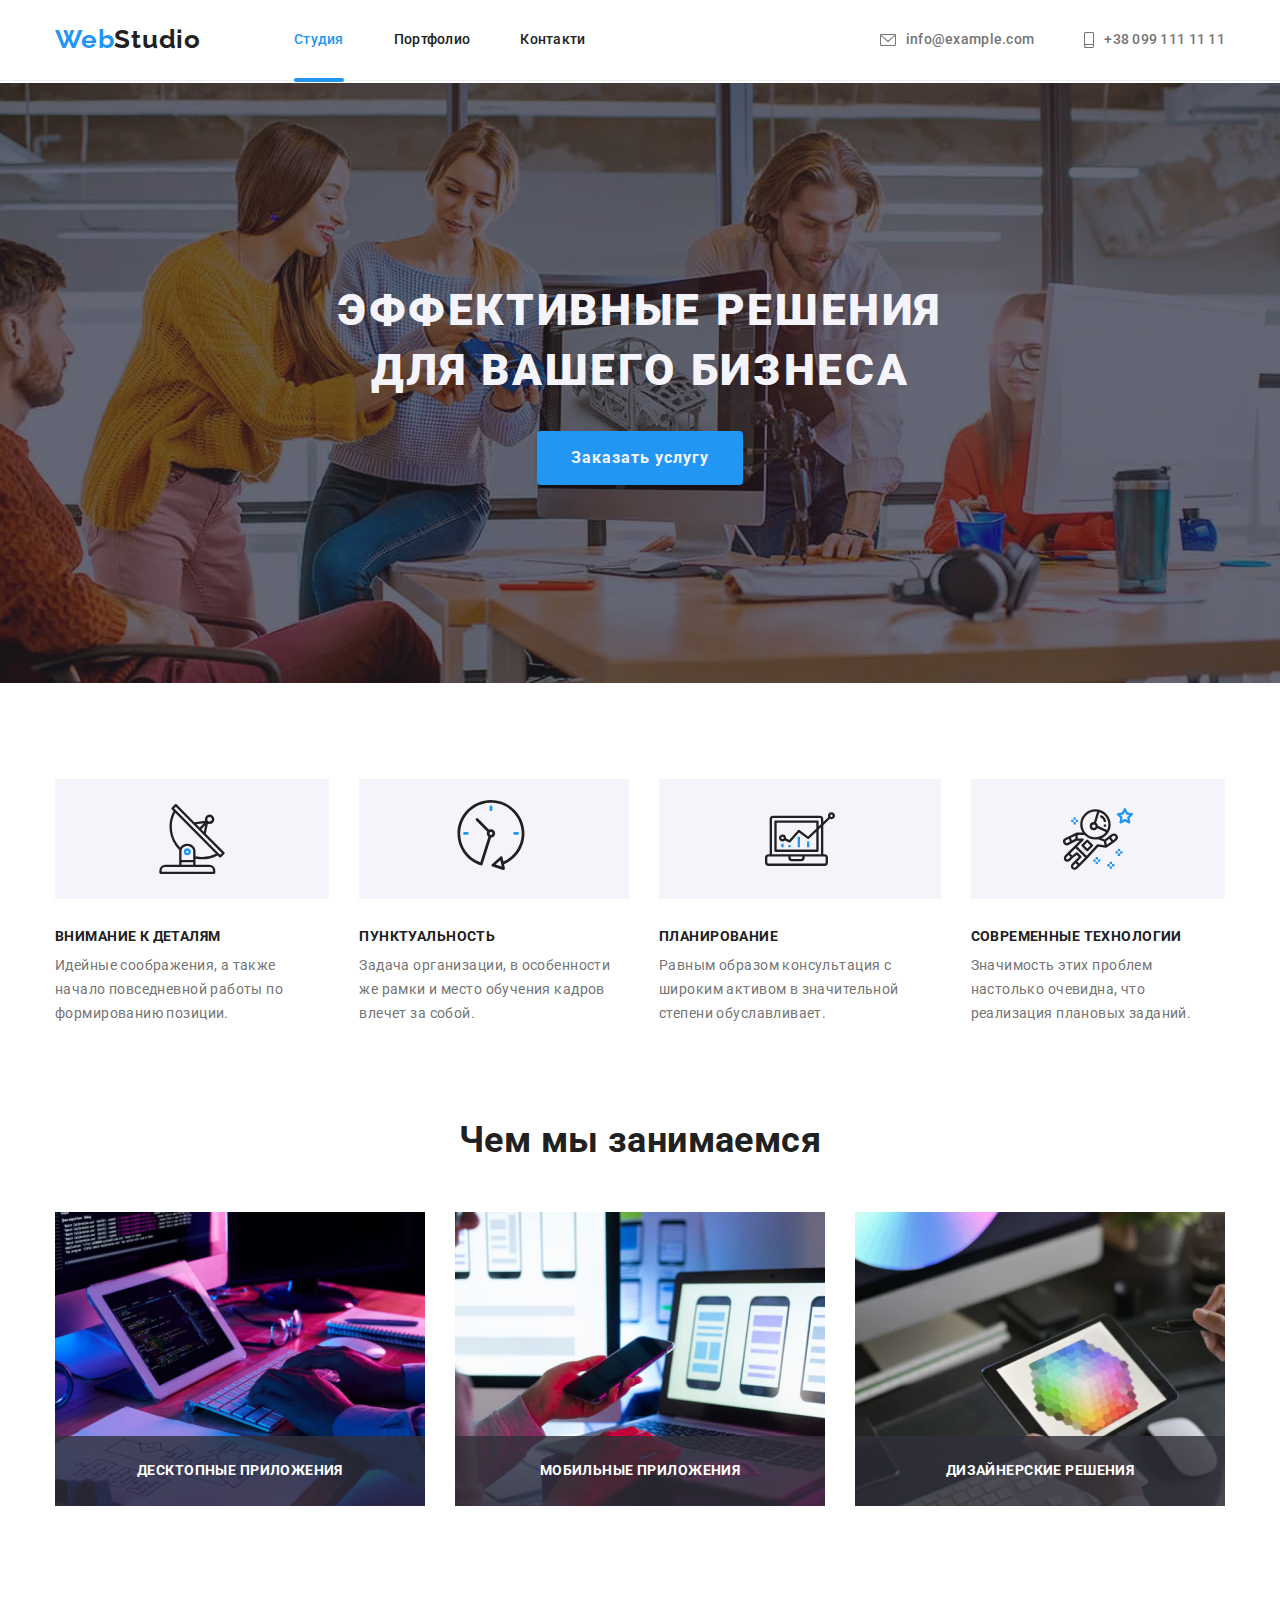
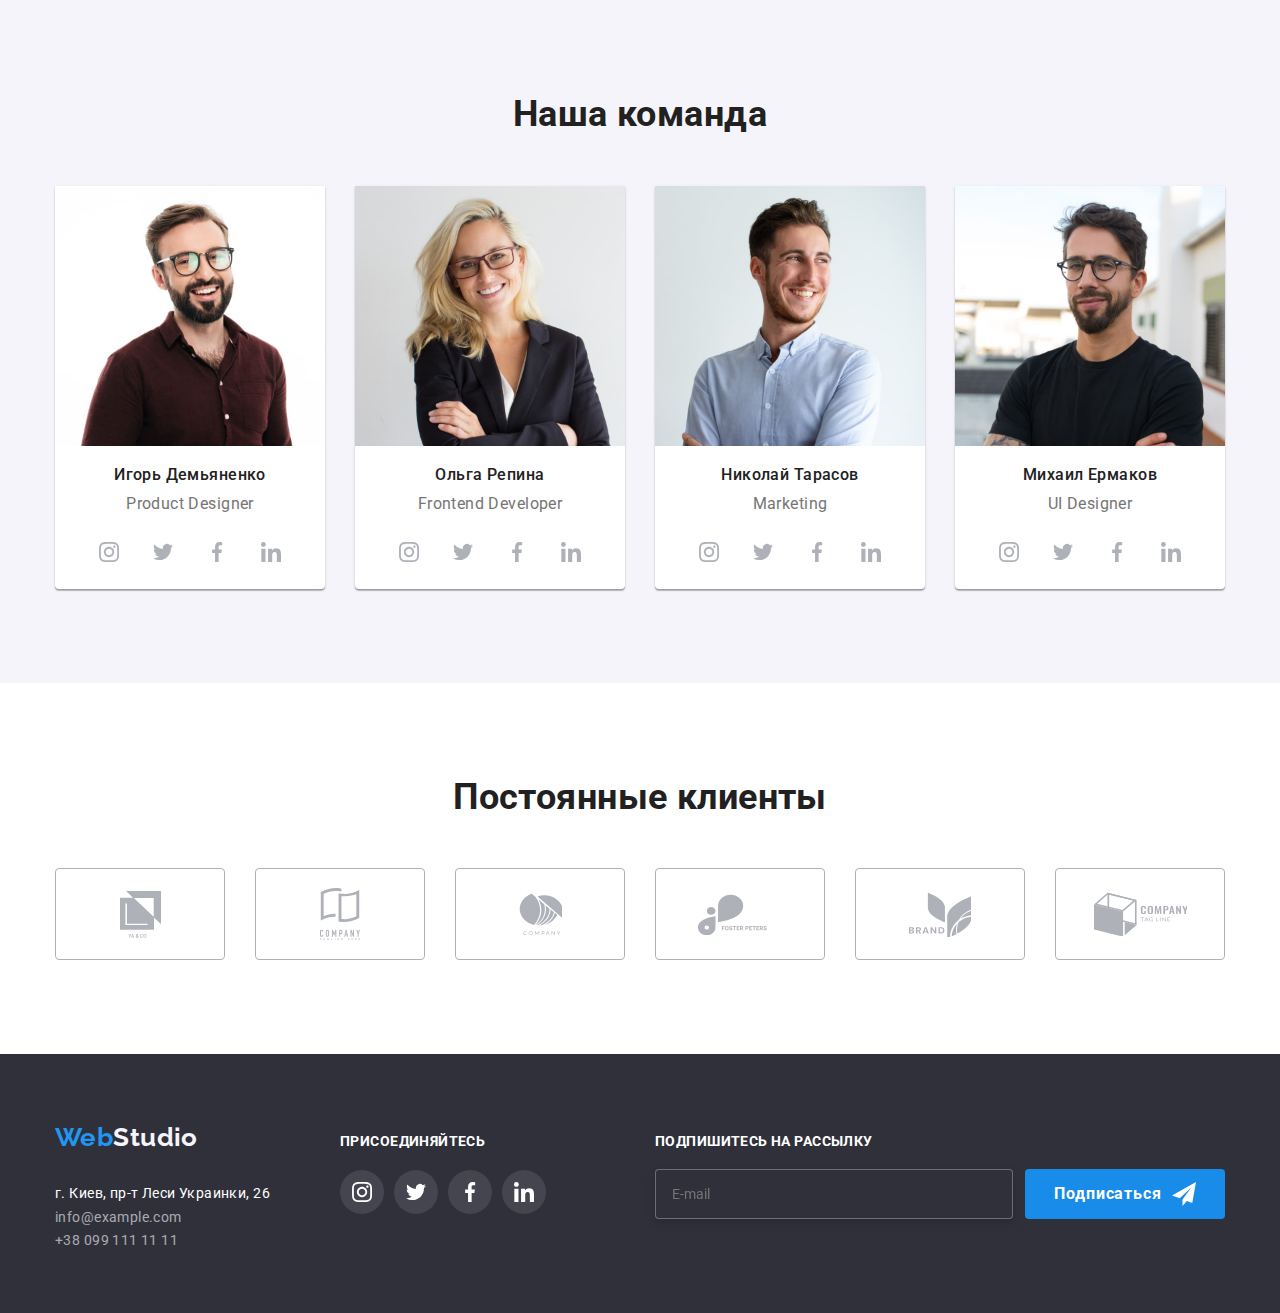
==== index.html @ 596c02b2 "ДЗ 7 1" ====
<!DOCTYPE html>
<html lang="ru">
  <head>
    <meta charset="UTF-8" />
    <meta http-equiv="X-UA-Compatible" content="IE=edge" />
    <meta name="viewport" content="width=device-width, initial-scale=1.0" />
    <link rel="stylesheet" href="./css/modern-normalize.css" />
    <link rel="preconnect" href="https://fonts.googleapis.com" />
    <link rel="preconnect" href="https://fonts.gstatic.com" crossorigin />
    <link
      href="https://fonts.googleapis.com/css2?family=Raleway:wght@700&family=Roboto:wght@400;500;700;900&display=swap"
      rel="stylesheet"
    />
    <link rel="stylesheet" href="./css/main.css" />
    <title>WebStudio</title>
  </head>
  <body>
    <header class="header">
      <div class="container">
        <a class="header__logo link" href="./index.html"
          >Web<span class="header__logo-s">Studio</span></a
        >
        <nav class="header__nav">
          <ul class="header__list list">
            <li>
              <a class="header__item link current" href="./index.html"
                >Студия</a
              >
            </li>
            <li>
              <a class="header__item link a page-anim" href="./portfolio.html"
                >Портфолио</a
              >
            </li>
            <li>
              <a class="header__item link a page-anim" href="#">Контакти</a>
            </li>
          </ul>
        </nav>
        <ul class="header-contact list">
          <li class="header-contact__item">
            <svg class="header-contact__svg" width="16" height="12">
              <use href="./images/envelope.svg#mail"></use>
            </svg>
            <a
              class="header-contact__mail link a"
              href="mailto:info@example.com"
              >info@example.com</a
            >
          </li>
          <li class="header-contact__item">
            <svg class="header-contact__svg" width="10" height="16">
              <use href="./images/smartphone.svg#smart"></use>
            </svg>
            <a class="header-contact__tel link a" href="tel:+380991111111"
              >+38 099 111 11 11</a
            >
          </li>
        </ul>
      </div>
    </header>
    <main>
      <section class="hero hero-sec">
        <div class="container">
          <h1 class="hero__title">Эффективные решения для вашего бизнеса</h1>
          <button data-modal-open class="hero__btn" type="button">
            Заказать услугу
          </button>
          <div class="backdrop is-hidden" data-modal>
            <div class="modal">
              <button data-modal-close class="modal__btn">
                <svg width="18" height="18">
                  <use href="./images/close-black.svg#btn-close"></use>
                </svg>
              </button>
              <form class="modal-form">
                <p class="modal-form__title">
                  Оставьте свои данные, мы вам перезвоним
                </p>
                <div class="modal-form__field">
                  <input
                    class="modal-form__input"
                    type="text"
                    name="name"
                    id="name"
                  />
                  <label class="modal-form__label" for="name">Имя</label>
                  <svg class="modal-form__svg" width="18" height="18">
                    <use href="./images/person.svg#person"></use>
                  </svg>
                </div>
                <div class="modal-form__field">
                  <input class="modal-form__input" type="tel" id="tel" />
                  <label class="modal-form__label" for="tel">Телефон</label>
                  <svg class="modal-form__svg" width="18" height="18">
                    <use href="./images/phone.svg#phone"></use>
                  </svg>
                </div>
                <div class="modal-form__field">
                  <input
                    class="modal-form__input"
                    type="email"
                    name="mail"
                    id="mail"
                  />
                  <label class="modal-form__label" for="mail">Почта</label>
                  <svg class="modal-form__svg" width="18" height="18">
                    <use href="./images/email.svg#email"></use>
                  </svg>
                </div>
                <div class="modal-form__comment">
                  <label class="form-laber-comment" for="comment"
                    >Комментарий</label
                  >
                  <textarea
                    class="modal-form__textarea"
                    name="comment"
                    id="comment"
                    cols="30"
                    rows="10"
                    placeholder="Введите текст"
                  ></textarea>
                </div>
                <div class="modal-checkbox">
                  <label class="modal-checkbox__label"
                    >Соглашаюсь с рассылкой и принимаю
                    <a class="modal-checkbox__license" href=""
                      >Условия договора</a
                    >
                    <input
                      class="modal-checkbox__checkbox"
                      type="checkbox"
                      name="checkbox"
                    />
                    <svg class="modal-checkbox__svg" width="16" height="15">
                      <use href="./images/checkbox.svg#checkbox"></use>
                    </svg>
                    <svg
                      class="modal-checkbox__svgcheck"
                      width="16"
                      height="15"
                    >
                      <use href="./images/iconcheck.svg#checked"></use>
                    </svg>
                  </label>
                </div>
                <button class="modal-form__btn" type="submit">Отправить</button>
              </form>
            </div>
          </div>
        </div>
      </section>
      <section class="hero">
        <div class="container">
          <div class="benefits">
            <h2 class="visually-hidden">Переваги</h2>
            <ul class="benefits__list list">
              <li class="benefits__item">
                <div class="benefits__svg">
                  <svg class="svg" width="70" height="70">
                    <use href="./images/antenna.svg#antenna"></use>
                  </svg>
                </div>
                <h3 class="benefits__title">Внимание к деталям</h3>
                <p class="benefits__text">
                  Идейные соображения, а также начало повседневной работы по
                  формированию позиции.
                </p>
              </li>
              <li class="benefits__item">
                <div class="benefits__svg">
                  <svg class="svg" width="76" height="78">
                    <use href="./images/clock.svg#clock"></use>
                  </svg>
                </div>
                <h3 class="benefits__title">Пунктуальность</h3>
                <p class="benefits__text">
                  Задача организации, в особенности же рамки и место обучения
                  кадров влечет за собой.
                </p>
              </li>
              <li class="benefits__item">
                <div class="benefits__svg">
                  <svg class="svg" width="70" height="70">
                    <use href="./images/diagram.svg#diagram"></use>
                  </svg>
                </div>
                <h3 class="benefits__title">Планирование</h3>
                <p class="benefits__text">
                  Равным образом консультация с широким активом в значительной
                  степени обуславливает.
                </p>
              </li>
              <li class="benefits__item">
                <div class="benefits__svg">
                  <svg class="svg" width="70" height="70">
                    <use href="./images/astronaut.svg#astronaut"></use>
                  </svg>
                </div>
                <h3 class="benefits__title">Современные технологии</h3>
                <p class="benefits__text">
                  Значимость этих проблем настолько очевидна, что реализация
                  плановых заданий.
                </p>
              </li>
            </ul>
          </div>
        </div>
      </section>
      <section class="hero hero-three">
        <div class="container">
          <div class="work">
            <h2 class="work__title">Чем мы занимаемся</h2>
            <ul class="work__list list">
              <li class="work__item">
                <img src="./images/image1.jpg" alt="ноутбук" width="370" />
                <p class="work__text">Десктопные приложения</p>
              </li>
              <li class="work__item">
                <img
                  src="./images/image2.jpg"
                  alt="ще один ноутбук"
                  width="370"
                />
                <p class="work__text">Мобильные приложения</p>
              </li>
              <li class="work__item">
                <img src="./images/image3.jpg" alt="планшет" width="370" />
                <p class="work__text">Дизайнерские решения</p>
              </li>
            </ul>
          </div>
        </div>
      </section>
      <section class="hero team">
        <div class="container">
          <div class="team">
            <h2 class="team__title">Наша команда</h2>
          <ul class="team__list list">
            <li class="team__item">
              <img
                src="./images/image4.jpg"
                alt="Игорь Демьяненко"
                width="270"/>
              <div class="team-div">
                <h3 class="team-div__title">Игорь Демьяненко</h3>
                <p class="team-div__text">Product Designer</p>
                <ul class="team-div__social list">
                  <li class="team-div__item">
                    <a class="team-div__link" href="">
                      <svg class="team-div__svg" width="20" height="20">
                        <use href="./images/instagram.svg#instagram"></use>
                      </svg>
                    </a>
                  </li>
                  <li class="team-div__item">
                    <a class="team-div__link" href="">
                      <svg class="team-div__svg" width="20" height="20">
                        <use href="./images/twitter.svg#twitter"></use>
                      </svg>
                    </a>
                  </li>
                  <li class="team-div__item">
                    <a class="team-div__link" href="">
                      <svg class="team-div__svg" width="20" height="20">
                        <use href="./images/facebook.svg#facebook"></use>
                      </svg>
                    </a>
                  </li>
                  <li class="team-div__item">
                    <a class="team-div__link" href="">
                      <svg class="team-div__svg" width="20" height="20">
                        <use href="./images/linkedin.svg#linkedin"></use>
                      </svg>
                    </a>
                  </li>
                </ul>
              </div>
            </li>
            <li class="team__item">
              <img src="./images/image5.jpg" alt="Ольга Репина" width="270" />
              <div class="team-div">
                <h3 class="team-div__title">Ольга Репина</h3>
                <p class="team-div__text">Frontend Developer</p>
                <ul class="team-div__social list">
                  <li class="team-div__item">
                    <a class="team-div__link" href="">
                      <svg class="team-div__svg" width="20" height="20">
                        <use href="./images/instagram.svg#instagram"></use>
                      </svg>
                    </a>
                  </li>
                  <li class="team-div__item">
                    <a class="team-div__link" href="">
                      <svg class="team-div__svg" width="20" height="20">
                        <use href="./images/twitter.svg#twitter"></use>
                      </svg>
                    </a>
                  </li>
                  <li class="team-div__item">
                    <a class="team-div__link" href="">
                      <svg class="team-div__svg" width="20" height="20">
                        <use href="./images/facebook.svg#facebook"></use>
                      </svg>
                    </a>
                  </li>
                  <li class="team-div__item">
                    <a class="team-div__link" href="">
                      <svg class="team-div__svg" width="20" height="20">
                        <use href="./images/linkedin.svg#linkedin"></use>
                      </svg>
                    </a>
                  </li>
                </ul>
              </div>
            </li>
            <li class="team__item">
              <img
                src="./images/image6.jpg"
                alt="Николай Тарасов"
                width="270"
              />
              <div class="team-div">
                <h3 class="team-div__title">Николай Тарасов</h3>
                <p class="team-div__text">Marketing</p>
                <ul class="team-div__social list">
                  <li class="team-div__item">
                    <a class="team-div__link" href="">
                      <svg class="team-div__svg" width="20" height="20">
                        <use href="./images/instagram.svg#instagram"></use>
                      </svg>
                    </a>
                  </li>
                  <li class="team-div__item">
                    <a class="team-div__link" href="">
                      <svg class="team-div__svg" width="20" height="20">
                        <use href="./images/twitter.svg#twitter"></use>
                      </svg>
                    </a>
                  </li>
                  <li class="team-div__item">
                    <a class="team-div__link" href="">
                      <svg class="team-div__svg" width="20" height="20">
                        <use href="./images/facebook.svg#facebook"></use>
                      </svg>
                    </a>
                  </li>
                  <li class="team-div__item">
                    <a class="team-div__link" href="">
                      <svg class="team-div__svg" width="20" height="20">
                        <use href="./images/linkedin.svg#linkedin"></use>
                      </svg>
                    </a>
                  </li>
                </ul>
              </div>
            </li>
            <li class="team__item">
              <img src="./images/image7.jpg" alt="Михаил Ермаков" width="270" />
              <div class="team-div">
                <h3 class="team-div__title">Михаил Ермаков</h3>
                <p class="team-div__text">UI Designer</p>
                <ul class="team-div__social list">
                  <li class="team-div__item">
                    <a class="team-div__link" href="">
                      <svg class="team-div__svg" width="20" height="20">
                        <use href="./images/instagram.svg#instagram"></use>
                      </svg>
                    </a>
                  </li>
                  <li class="team-div__item">
                    <a class="team-div__link" href="">
                      <svg class="team-div__svg" width="20" height="20">
                        <use href="./images/twitter.svg#twitter"></use>
                      </svg>
                    </a>
                  </li>
                  <li class="team-div__item">
                    <a class="team-div__link" href="">
                      <svg class="team-div__svg" width="20" height="20">
                        <use href="./images/facebook.svg#facebook"></use>
                      </svg>
                    </a>
                  </li>
                  <li class="team-div__item">
                    <a class="team-div__link" href="">
                      <svg class="team-div__svg" width="20" height="20">
                        <use href="./images/linkedin.svg#linkedin"></use>
                      </svg>
                    </a>
                  </li>
                </ul>
              </div>
            </li>
          </ul>
          </div>
        </div>
      </section>
      <section class="hero">
        <div class="contaiter">
          <div class="clietns">
            <h2 class="clients__title">Постоянные клиенты</h2>
            <ul class="client__list list">
              <li class="clients__item">
                <a class="clients__link link" href="">
                  <svg class="clients__svg" width="41" height="47">
                    <use href="./images/ya&go.svg#ya"></use></svg
                ></a>
              </li>
              <li class="clients__item">
                <a class="clients__link link" href="">
                  <svg class="clients__svg" width="40" height="52">
                    <use href="./images/company.svg#company"></use>
                  </svg>
                </a>
              </li>
              <li class="clients__item">
                <a class="clients__link link" href="">
                  <svg class="clients__svg" width="43" height="42">
                    <use href="./images/company2.svg#company2"></use>
                  </svg>
                </a>
              </li>
              <li class="clients__item">
                <a class="clients__link link" href="">
                  <svg class="clients__svg" width="84" height="41">
                    <use href="./images/foster.svg#foster"></use>
                  </svg>
                </a>
              </li>
              <li class="clients__item">
                <a class="clients__link link" href="">
                  <svg class="clients__svg" width="62" height="45">
                    <use href="./images/brand.svg#brand"></use>
                  </svg>
                </a>
              </li>
              <li class="clients__item">
                <a class="clients__link link" href="">
                  <svg class="clients__svg" width="93" height="44">
                    <use href="./images/tag.svg#tag"></use>
                  </svg>
                </a>
              </li>
            </ul>
          </div>
        </div>
      </section>
    </main>
    <footer class="footer">
      <div class="container footer-con">
        <div> 
          <a class="footer__logo link" href="#"
            >Web<span class="footer__logo-s">Studio</span></a>
          <address class="footer__address">
            <ul class="footer__list list">
              <li class="footer__item">
                <p class="footer__text">г. Киев, пр-т Леси Украинки, 26</p>
              </li>
              <li class="footer__item">
                <a class="footer__real link" href="mailto:info@example.com"
                  >info@example.com</a
                >
              </li>
              <li class="footer__item">
                <a class="footer__real link" href="tel:+380991111111"
                  >+38 099 111 11 11</a
                >
              </li>
            </ul>
          </address>
        </div>
        <div class="footer-div">
          <p class="footer-div__title">присоединяйтесь</p>
          <ul class="footer-div__list list">
            <li class="footer-div__item">
              <a class="footer-div__link" href="">
                <svg class="footer-svg" width="20" height="20">
                  <use href="./images/instagram.svg#instagram"></use>
                </svg>
              </a>
            </li>
            <li class="footer-div__item">
              <a class="footer-div__link" href="">
                <svg class="footer-div__svg" width="20" height="20">
                  <use href="./images/twitter.svg#twitter"></use>
                </svg>
              </a>
            </li>
            <li class="footer-div__item">
              <a class="footer-div__link" href="">
                <svg class="footer-div__svg" width="20" height="20">
                  <use href="./images/facebook.svg#facebook"></use>
                </svg>
              </a>
            </li>
            <li class="footer-div__item">
              <a class="footer-div__link" href="">
                <svg class="footer-div__svg" width="20" height="20">
                  <use href="./images/linkedin.svg#linkedin"></use>
                </svg>
              </a>
            </li>
          </ul>
        </div>
        <form class="footer-form">
          <div class="footer-form">
            <label class="footer-form__label">
              Подпишитесь на рассылку
              <input
                class="footer-form__input"
                type="email"
                placeholder="E-mail"
              />
            </label>
            <button type="submit" class="footer-form__btn">Подписаться</button>
          </div>
        </form>
      </div>
    </footer>
    <script src="./js/modal.js"></script>
  </body>
</html>
---- css/main.css ----
.header {
  border-bottom: 1px solid #ececec;
}

.header .container {
  display: flex;
  align-items: center;
}

.header__list {
  display: flex;
  font-weight: 500;
  line-height: 1.14;
  letter-spacing: 0.02em;
  margin-left: 93px;
}

.header__logo {
  font-family: "Raleway";
  font-style: normal;
  font-weight: 700;
  font-size: 26px;
  line-height: 1.19;
  letter-spacing: 0.03em;
  color: var(--hover-color);
  padding: 24px 0px 25px 0;
}

.header__logo-s {
  color: var(--general-color);
}

.header__item {
  position: relative;
  font-weight: 500;
  line-height: 1.14;
  letter-spacing: 0.02em;
  padding: 32px 0 32px 0;
  margin-right: 50px;
  transition: color 250ms cubic-bezier(0.4, 0, 0.2, 1);
}
.header__item:hover {
  color: var(--hover-color);
}
.header__item:focus {
  color: var(--hover-color);
}

.current {
  color: var(--hover-color);
}
.current::before {
  content: "";
  height: 4px;
  width: 100%;
  background-color: var(--hover-color);
  border-radius: 4px;
  position: absolute;
  bottom: -3px;
}

.page-anim::before {
  content: "";
  height: 4px;
  width: 100%;
  background-color: var(--hover-color);
  border-radius: 4px;
  position: absolute;
  bottom: -3px;
  opacity: 0;
  transition: opacity 250ms cubic-bezier(0.4, 0, 0.2, 1);
}
.page-anim::before:hover::before {
  opacity: 1;
}

.header-contact {
  display: flex;
  margin-left: auto;
}
.header-contact .header-contact__mail {
  font-weight: 500;
  line-height: 1.14;
  letter-spacing: 0.02em;
  color: var(--address-color);
  padding: 32px 0 32px 0;
  margin-right: 50px;
  transition: color 250ms cubic-bezier(0.4, 0, 0.2, 1);
}
.header-contact .header-contact__tel {
  font-weight: 500;
  line-height: 1.14;
  letter-spacing: 0.02em;
  color: var(--address-color);
  padding: 32px 0 32px 0;
  transition: color 250ms cubic-bezier(0.4, 0, 0.2, 1);
}

.header-contact__item {
  display: flex;
  align-items: center;
  justify-content: center;
}
.header-contact__item .header-contact__svg {
  transition: fill 250ms cubic-bezier(0.4, 0, 0.2, 1);
  margin-right: 10px;
  fill: #757575;
}

.header-contact__item:hover .header-contact__svg {
  fill: var(--hover-color);
}

.header-contact__item:hover .header-contact__tel {
  color: var(--hover-color);
}

.header-contact__item:hover .header-contact__mail {
  color: var(--hover-color);
}

.hero {
  background: var(--work-color);
  padding-top: 94px;
  padding-bottom: 94px;
}

.hero-sec {
  padding: 200px 0px 200px 0px;
  text-align: center;
  background-image: linear-gradient(to right, rgba(47, 48, 58, 0.4), rgba(47, 48, 58, 0.4)), url("../images/ImgOverlay.jpg");
  background-position: center;
  background-size: 1600px 600px;
  background-repeat: no-repeat;
}

.hero-three {
  padding-top: 0;
}

.hero__title {
  font-weight: 900;
  font-size: 44px;
  line-height: 1.36;
  letter-spacing: 0.06em;
  color: var(--background-color);
  width: 696px;
  text-align: center;
  text-transform: uppercase;
  margin: 0 auto;
}

.hero__btn {
  background: var(--hover-color);
  box-shadow: 0px 4px 4px rgba(0, 0, 0, 0.15);
  border-radius: 4px;
  color: var(--background-color);
  cursor: pointer;
  font-family: inherit;
  font-weight: 700;
  font-size: 16px;
  line-height: 1.87;
  letter-spacing: 0.06em;
  box-shadow: 0px 4px 4px rgba(0, 0, 0, 0.15);
  border-radius: 4px;
  padding: 10px 32px;
  border-color: transparent;
  margin-top: var(--typical-margin);
}
.hero__btn:hover {
  background-color: var(--main-btn-backgroung-color);
}
.hero__btn:focus {
  background-color: var(--main-btn-backgroung-color);
}

/* --------------------------- Form ------------------------------------ */
.benefits__item + .benefits__item {
  margin-left: var(--typical-margin);
}

.benefits__list {
  display: flex;
}
.benefits__list .benefits__svg {
  background-color: #f5f4fa;
  display: flex;
  justify-content: center;
  align-items: center;
  height: 120px;
  margin-bottom: 30px;
}
.benefits__list .benefits__title {
  color: var(--general-color);
  font-weight: 700;
  font-size: 14px;
  line-height: 1.14;
  text-transform: uppercase;
  margin-bottom: 10px;
}
.benefits__list .benefits__text {
  line-height: 1.71;
  color: var(--address-color);
  margin-bottom: 94px 0 94px;
}

.team {
  background: var(--background-color);
}

.team__title {
  font-weight: 700;
  font-size: 36px;
  line-height: 1.16;
  margin-bottom: 50px;
  text-align: center;
}

.team__list {
  display: flex;
}

.team-div__item {
  padding: 0px 0 15px 0;
}

.team__item {
  width: 270px;
  background-color: var(--work-color);
  box-shadow: 0px 1px 3px rgba(0, 0, 0, 0.12), 0px 1px 1px rgba(0, 0, 0, 0.14), 0px 2px 1px rgba(0, 0, 0, 0.2);
  border-radius: 0px 0px 4px 4px;
  margin-right: var(--typical-margin);
}
.team__item:last-child {
  margin-right: 0;
}

.team-div__title {
  font-weight: 500;
  font-size: 16px;
  line-height: 1.18;
  color: var(--general-color);
  margin-bottom: 10px;
  text-align: center;
  padding-top: 20px;
}

.team-div__text {
  font-size: 16px;
  line-height: 1.18;
  color: var(--address-color);
  text-align: center;
}

.team-div__social {
  display: flex;
  justify-content: center;
  margin-top: 16px;
}

.team-div__link {
  width: 44px;
  height: 44px;
  border-radius: 50%;
  display: flex;
  align-items: center;
  justify-content: center;
  transition: background-color 250ms cubic-bezier(0.4, 0, 0.2, 1);
}
.team-div__link:hover {
  background-color: var(--hover-color);
}
.team-div__link:focus {
  background-color: var(--hover-color);
}

.team-div__item + .team-div__item {
  margin-left: 10px;
}

.team-div__svg {
  transition: fill 250ms cubic-bezier(0.4, 0, 0.2, 1);
  fill: #afb1b8;
}

.team-div__link:hover .team-div__svg,
.team-div__link:focus .team-div__svg {
  fill: var(--work-color);
}

.clients__title {
  font-weight: 700;
  font-size: 36px;
  line-height: 1.16;
  margin-bottom: 50px;
  text-align: center;
}

.client__list {
  display: flex;
  justify-content: center;
}

.clients__link {
  width: 170px;
  height: 92px;
  border: 1px solid #afb1b8;
  box-sizing: border-box;
  border-radius: 4px;
  display: flex;
  justify-content: center;
  align-items: center;
  transition: border-color 250ms cubic-bezier(0.4, 0, 0.2, 1);
}
.clients__link:hover {
  border-color: var(--hover-color);
}

.clients__item + .clients__item {
  margin-left: 30px;
}

.clients__svg {
  transition: fill 250ms cubic-bezier(0.4, 0, 0.2, 1);
  fill: #afb1b8;
}

.clients__link:hover .clients__svg {
  fill: var(--hover-color);
}

.footer {
  background: var(--main-background-color);
  padding: 60px 0 60px 0;
}

.footer__logo {
  font-family: "Raleway";
  font-weight: 700;
  font-size: 26px;
  line-height: 1.82;
  color: var(--hover-color);
}

.footer__logo-s {
  color: var(--background-color);
}

.footer-con {
  display: flex;
  align-items: baseline;
}

.footer-div {
  margin-left: 70px;
}

.footer-div__list {
  display: flex;
}

.footer-div__item + .footer-div__item {
  margin-left: 10px;
}

.footer-div__link {
  width: 44px;
  height: 44px;
  background-color: rgba(255, 255, 255, 0.1);
  border-radius: 50%;
  display: flex;
  justify-content: center;
  align-items: center;
  fill: #ffffff;
  transition: background-color 250ms cubic-bezier(0.4, 0, 0.2, 1);
}
.footer-div__link:hover {
  background-color: var(--hover-color);
}
.footer-div__link:focus {
  background-color: var(--hover-color);
}

.footer-div__title {
  font-family: inherit;
  font-style: normal;
  font-weight: 700;
  line-height: 1.14;
  text-transform: uppercase;
  color: var(--work-color);
  margin-bottom: 20px;
}

.footer__address {
  margin-top: 20px;
}

.footer__list {
  margin-bottom: 9px;
}
.footer__list:last-child {
  margin-bottom: 0;
}

.footer__text {
  font-style: normal;
  line-height: 1.71;
  color: var(--work-color);
}

.footer__real {
  font-style: normal;
  line-height: 1.71;
  color: rgba(255, 255, 255, 0.6);
}

.footer-form__input {
  display: flex;
  margin-left: auto;
  align-items: flex-end;
}

.footer-form__label {
  font-weight: 700;
  font-size: 14px;
  line-height: 16px;
  letter-spacing: 0.03em;
  text-transform: uppercase;
  color: #ffffff;
  display: flex;
  flex-direction: column;
}

.footer-form__input {
  width: 358px;
  height: 50px;
  border: 1px solid rgba(255, 255, 255, 0.3);
  filter: drop-shadow(0px 4px 4px rgba(0, 0, 0, 0.15));
  border-radius: 4px;
  margin-top: 20px;
  background-color: var(--main-background-color);
  padding-left: 16px;
  color: var(--work-color);
}

.footer-form__btn {
  width: 200px;
  height: 50px;
  font-family: inherit;
  font-style: normal;
  background-color: var(--main-btn-backgroung-color);
  color: var(--work-color);
  margin-left: 12px;
  font-weight: 700;
  font-size: 16px;
  line-height: 1.88;
  display: flex;
  align-items: center;
  letter-spacing: 0.06em;
  justify-content: center;
  border-radius: 4px;
  border-color: transparent;
  cursor: pointer;
}
.footer-form__btn::after {
  content: "";
  float: right;
  width: 24px;
  height: 24px;
  margin-left: 10px;
  background-image: url(../images/icon-send.svg);
}

.footer-form {
  display: flex;
  margin-left: auto;
  align-items: flex-end;
}

.portfolio-btn__list {
  display: flex;
  justify-content: center;
}
.portfolio-btn__list:last-child {
  margin: 0;
}

.portfolio-btn__item {
  margin-right: 8px;
}

.portfolio-btn__btn {
  font-family: inherit;
  font-style: normal;
  font-weight: 500;
  font-size: 16px;
  line-height: 1.6;
  text-align: center;
  background-color: var(--background-color);
  cursor: pointer;
  padding: 6px 22px;
  border-radius: 4px;
  border-color: transparent;
  transition: background-color 250ms cubic-bezier(0.4, 0, 0.2, 1), color 250ms cubic-bezier(0.4, 0, 0.2, 1), box-shadow 250ms cubic-bezier(0.4, 0, 0.2, 1);
}
.portfolio-btn__btn:hover {
  background-color: var(--hover-color);
  color: var(--background-color);
  box-shadow: 0px 3px 1px rgba(0, 0, 0, 0.1), 0px 1px 2px rgba(0, 0, 0, 0.08), 0px 2px 2px rgba(0, 0, 0, 0.12);
}
.portfolio-btn__btn:focus {
  background-color: var(--hover-color);
  color: var(--background-color);
  box-shadow: 0px 3px 1px rgba(0, 0, 0, 0.1), 0px 1px 2px rgba(0, 0, 0, 0.08), 0px 2px 2px rgba(0, 0, 0, 0.12);
}

.current-port {
  background: var(--hover-color);
  color: var(--work-color);
}

.portfolio-card__list {
  display: flex;
  flex-wrap: wrap;
  gap: 30px;
  margin-top: 50px;
}

.portfolio-card__item:hover .portfolio-card__text {
  transform: translateY(0);
}

.portfolio-card__div {
  padding-top: 20px;
  padding-left: 24px;
  padding-bottom: 20px;
  border: 1px solid #eeeeee;
  border-left: 1px solid #eeeeee;
  border-right: 1px solid #eeeeee;
  border-bottom: 1px solid #eeeeee;
  border-top: none;
}

.portfolio-card__link {
  display: block;
  transition-property: box-shadow;
  transition-duration: 250ms;
  transition-timing-function: cubic-bezier(0.4, 0, 0.2, 1);
}
.portfolio-card__link:hover {
  box-shadow: 0px 1px 1px rgba(0, 0, 0, 0.12), 0px 4px 4px rgba(0, 0, 0, 0.06), 1px 4px 6px rgba(0, 0, 0, 0.16);
}

.portfolio-card__title {
  font-weight: 700;
  font-size: 18px;
  line-height: 2;
  letter-spacing: 0.06em;
  margin-bottom: 4px;
}

.portfolio-card__parag {
  font-weight: 400;
  font-size: 16px;
  line-height: 1.87;
  color: var(--address-color);
}

.portfolio-card__overlay {
  position: relative;
  overflow: hidden;
}

.portfolio-card__text {
  position: absolute;
  bottom: -1px;
  left: 0;
  background-color: rgba(33, 150, 243, 0.9);
  transition-property: transform;
  transition-duration: 250ms;
  transition-timing-function: cubic-bezier(0.4, 0, 0.2, 1);
  transform: translateY(100%);
  width: 100%;
  height: 100%;
  padding: 63px 24px;
  font-weight: 400;
  font-size: 18px;
  line-height: 1.56;
  letter-spacing: 0.03em;
  color: #ffffff;
}

:root {
  --general-color: #212121;
  --work-color: #ffffff;
  --hover-color: #2196f3;
  --background-color: #f5f4fa;
  --address-color: #757575;
  --main-background-color: #2f303a;
  --main-btn-backgroung-color: #188ce8;
  --typical-margin: 30px;
}

body {
  font-family: "Roboto", sans-serif;
  color: var(--general-color);
  font-size: 14px;
  letter-spacing: 0.03em;
}

img {
  display: block;
}

p,
h1,
h2,
h3,
h4,
h5,
h6 {
  margin: 0;
}

ul,
ol {
  margin: 0;
  padding-left: 0;
}

.container {
  width: 1200px;
  padding-left: 15px;
  padding-right: 15px;
  margin: 0 auto;
}

.link {
  text-decoration: none;
}

.list {
  list-style-type: none;
}

.a {
  text-decoration: none;
  color: var(--general-color);
}

.visually-hidden {
  position: absolute;
  width: 1px;
  height: 1px;
  margin: -1px;
  border: 0;
  padding: 0;
  white-space: nowrap;
  clip-path: inset(100%);
  clip: rect(0 0 0 0);
  overflow: hidden;
}

/* -------------------------------- modal -------------------------------*/
.backdrop {
  position: fixed;
  top: 0;
  left: 0;
  width: 100%;
  height: 100%;
  background-color: rgba(0, 0, 0, 0.2);
  opacity: 1;
  transition: opacity 250ms cubic-bezier(0.4, 0, 0.2, 1);
  z-index: 1;
}

.backdrop.is-hidden {
  opacity: 0;
  pointer-events: none;
}

.modal {
  position: absolute;
  top: 50%;
  left: 50%;
  width: 528px;
  height: 581px;
  background-color: var(--work-color);
  transform: translate(-50%, -50%);
  box-shadow: 0px 1px 3px rgba(0, 0, 0, 0.12), 0px 1px 1px rgba(0, 0, 0, 0.14), 0px 2px 1px rgba(0, 0, 0, 0.2);
  border-radius: 4px;
  padding: 40px;
}
.modal .modal__btn {
  position: absolute;
  display: flex;
  justify-content: center;
  align-items: center;
  top: 8px;
  right: 8px;
  width: 30px;
  height: 30px;
  border: 1px solid rgba(0, 0, 0, 0.1);
  border-radius: 50%;
  background-color: var(--work-color);
  cursor: pointer;
}

.modal-form {
  width: 448px;
  display: flex;
  flex-direction: column;
  text-align: initial;
  margin: 0 auto;
}

.modal-form__title {
  font-weight: 700;
  font-size: 20px;
  line-height: 23px;
  text-align: center;
  letter-spacing: 0.03em;
  margin-bottom: 12px;
  color: #212121;
}

.modal-form__field {
  position: relative;
  display: flex;
  flex-direction: column-reverse;
  margin-bottom: 10px;
}

.modal-form__label {
  margin-bottom: 4px;
  font-weight: 400;
  font-size: 12px;
  line-height: 1.16;
  letter-spacing: 0.01em;
  color: #757575;
}

.modal-form__input {
  border: 1px solid rgba(33, 33, 33, 0.2);
  box-sizing: border-box;
  border-radius: 4px;
  height: 40px;
  padding-left: 42px;
  transition: border 250ms cubic-bezier(0.4, 0, 0.2, 1);
}
.modal-form__input:focus {
  border-color: #188ce8;
  outline: none;
}

.form-input:focus ~ .form-svg {
  fill: var(--hover-color);
}

.modal-form__textarea {
  resize: none;
  border: 1px solid rgba(33, 33, 33, 0.2);
  box-sizing: border-box;
  border-radius: 4px;
  width: 100%;
  height: 120px;
  padding: 12px 16px;
  margin-top: 4px;
  transition: border 250ms cubic-bezier(0.4, 0, 0.2, 1);
}
.modal-form__textarea:focus {
  border-color: #188ce8;
  outline: none;
}

.modal-form__comment {
  font-weight: 400;
  font-size: 12px;
  line-height: 1.16;
  letter-spacing: 0.01em;
  color: #757575;
}

.modal-form__label textarea::placeholder {
  font-weight: 400;
  font-size: 12px;
  line-height: 1.16;
  letter-spacing: 0.01em;
  color: var(--address-color);
  padding: 12px 16px;
}

.modal-checkbox {
  position: relative;
  font-weight: 400;
  font-size: 14px;
  line-height: 1.71;
  letter-spacing: 0.03em;
  color: #757575;
  margin-top: 20px;
  margin-bottom: 30px;
  display: flex;
  justify-content: center;
  align-items: center;
}

.modal-checkbox input[type=checkbox] {
  margin-right: 7px;
}

.modal-form__btn {
  background: var(--hover-color);
  border-radius: 4px;
  color: var(--background-color);
  cursor: pointer;
  font-family: inherit;
  font-style: normal;
  font-weight: 700;
  font-size: 16px;
  line-height: 1.87;
  letter-spacing: 0.06em;
  border-color: transparent;
  width: 200px;
  height: 50px;
  margin-right: auto;
  margin-left: auto;
  transition: background-color 250ms cubic-bezier(0.4, 0, 0.2, 1), box-shadow 250ms cubic-bezier(0.4, 0, 0.2, 1);
}
.modal-form__btn:hover {
  background-color: #188ce8;
  box-shadow: 0px 4px 4px rgba(0, 0, 0, 0.15);
}
.modal-form__btn:focus {
  background-color: #188ce8;
  box-shadow: 0px 4px 4px rgba(0, 0, 0, 0.15);
}

.modal-form__svg {
  position: absolute;
  top: 50%;
  left: 12px;
  transition: fill 250ms cubic-bezier(0.4, 0, 0.2, 1);
}

.modal-checkbox__svg {
  position: absolute;
  top: 50%;
  left: 11px;
  opacity: 1;
  width: 16px;
  height: 15px;
  transform: translateY(-50%);
}

.modal-checkbox__label {
  margin-left: 20px;
  text-align: center;
}
.modal-checkbox__label .modal-checkbox__license {
  color: #2196f3;
}
.modal-checkbox__label .modal-checkbox__checkbox {
  appearance: none;
  position: absolute;
}
.modal-checkbox__label .modal-checkbox__svgcheck {
  position: absolute;
  opacity: 0;
}

.modal-checkbox__checkbox:checked ~ .checkbox-svg {
  position: absolute;
  opacity: 0;
}

.modal-checkbox__checkbox:checked ~ .modal-checkbox__svgcheck {
  position: absolute;
  top: 50%;
  left: 11px;
  opacity: 1;
  width: 16px;
  height: 15px;
  transform: translateY(-50%);
}

/* Work */
.work__title {
  font-weight: 700;
  font-size: 36px;
  line-height: 1.16;
  text-align: center;
  margin-bottom: 50px;
}

.work__list {
  display: flex;
}

.work__item {
  position: relative;
  margin-right: var(--typical-margin);
}

.work__item:last-child {
  margin-right: 0;
}

.work__text {
  position: absolute;
  bottom: 0;
  left: 0;
  width: 370px;
  height: 70px;
  background-color: rgba(47, 48, 58, 0.8);
  color: var(--work-color);
  display: flex;
  justify-content: center;
  align-items: center;
  font-weight: 700;
  line-height: 1.14;
  text-transform: uppercase;
}/*# sourceMappingURL=main.css.map */
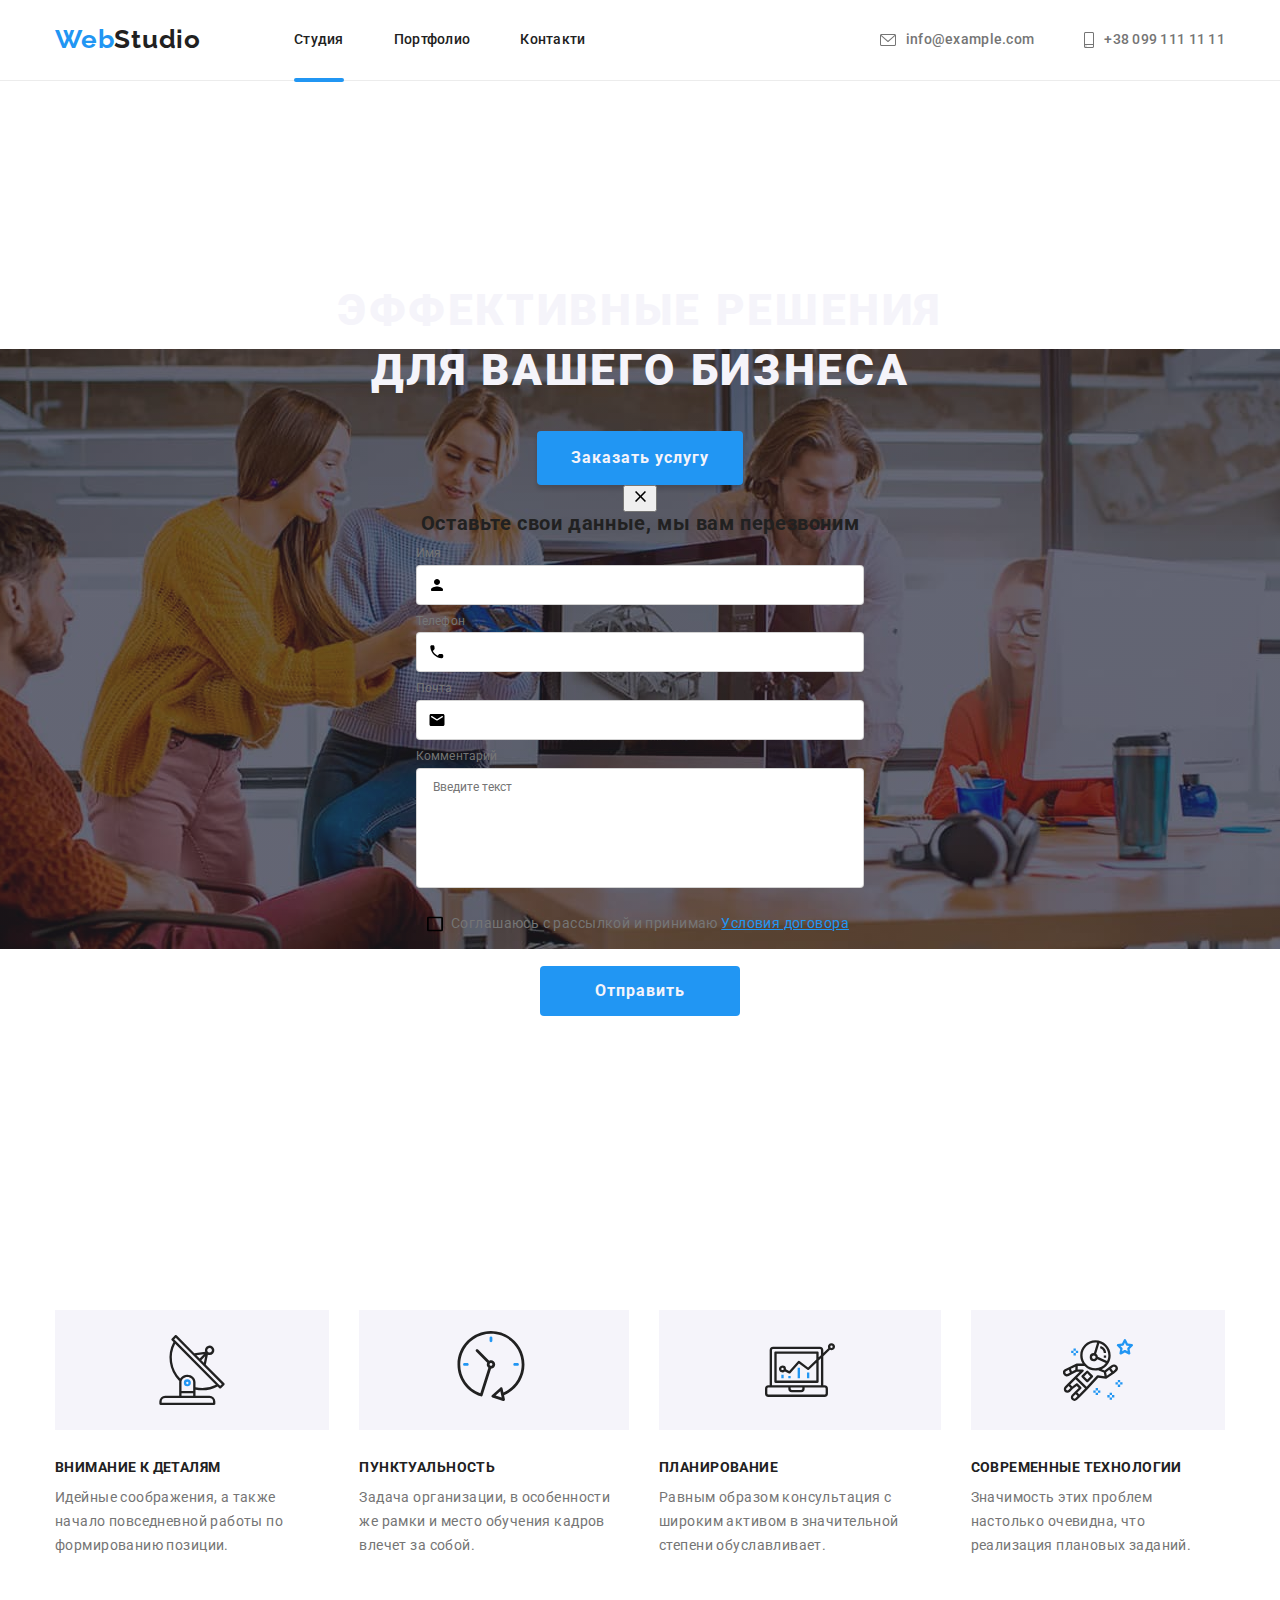
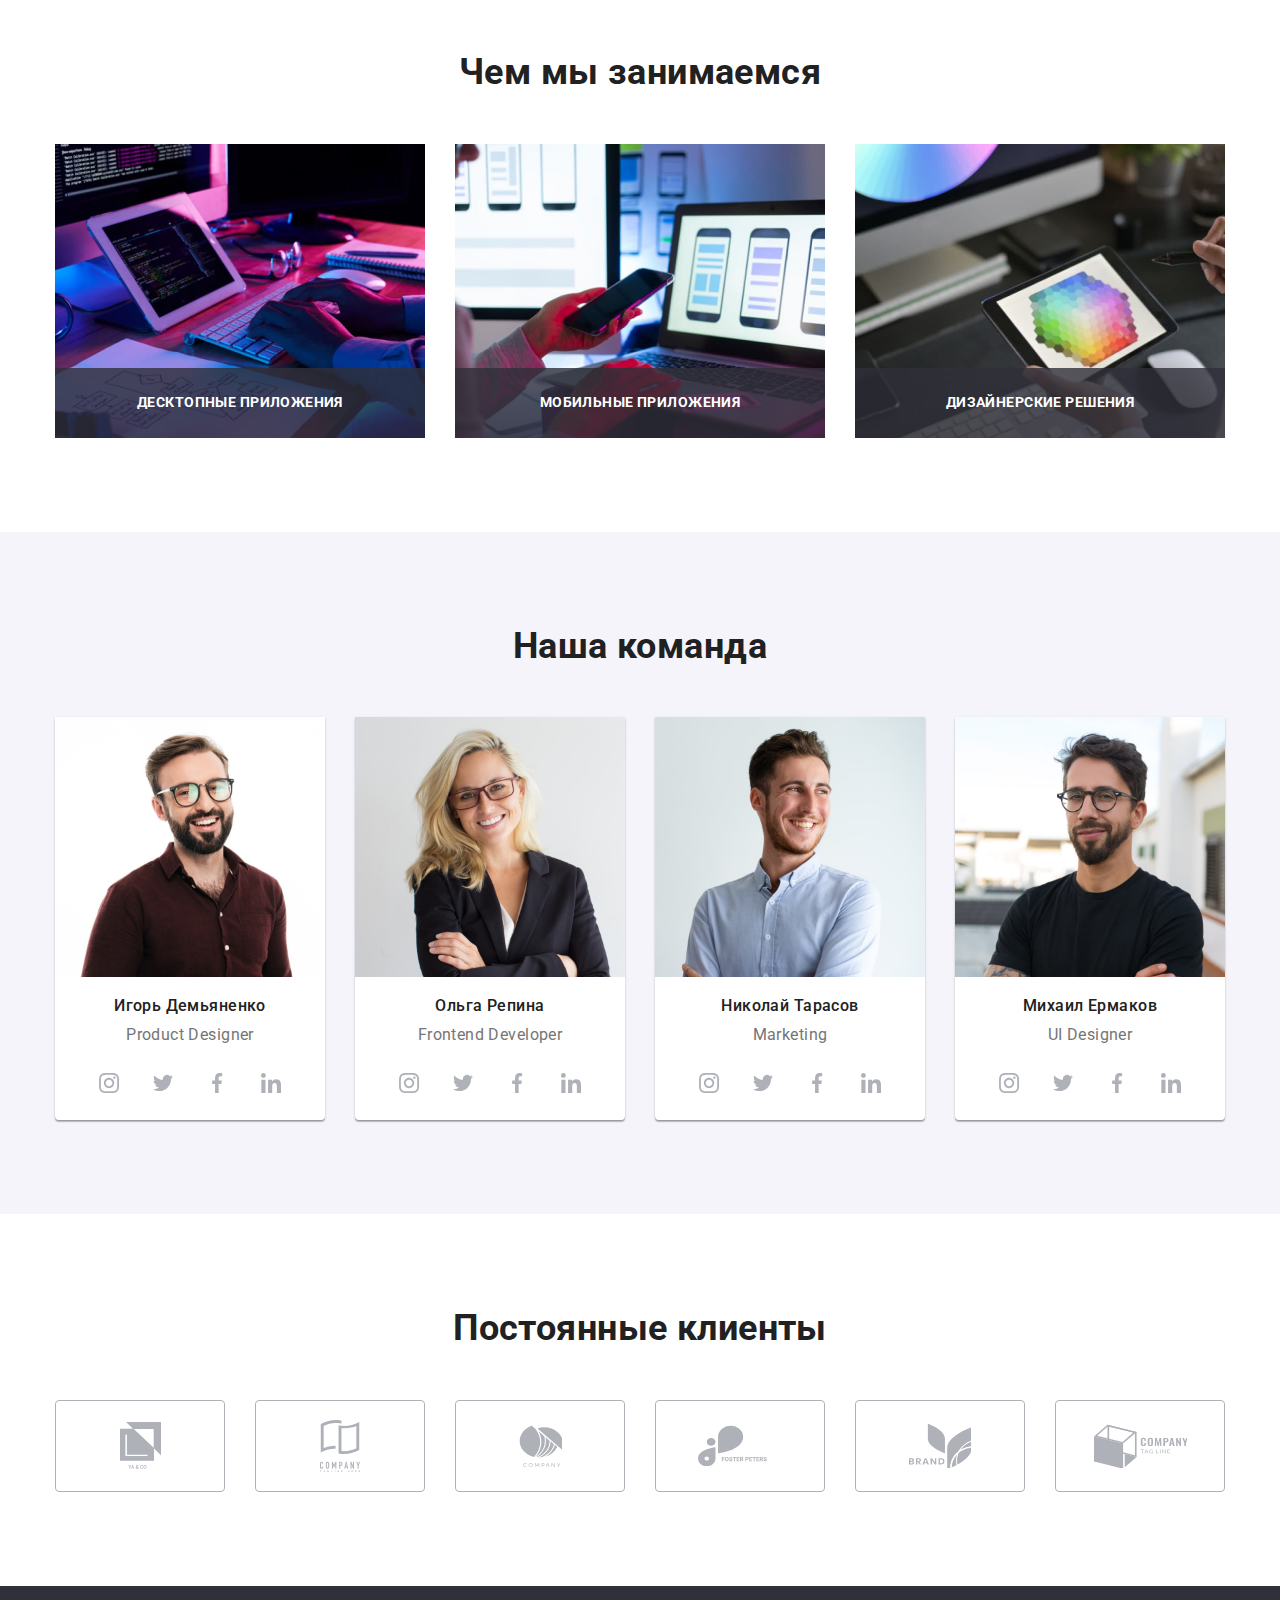
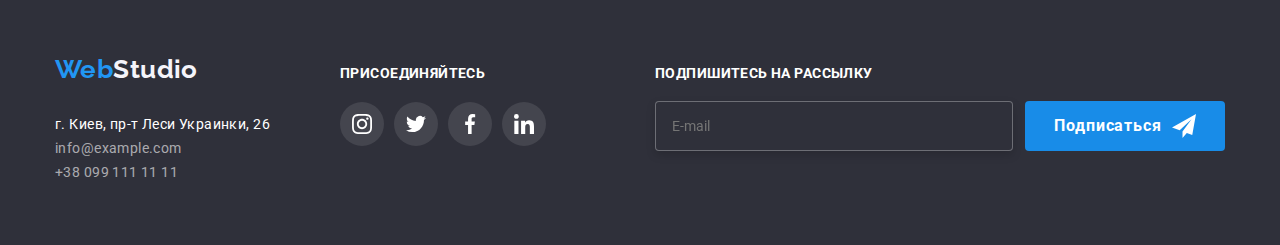
==== commit 59052801: "commit" ====
--- a/index.html
+++ b/index.html
@@ -11,7 +11,7 @@
       href="https://fonts.googleapis.com/css2?family=Raleway:wght@700&family=Roboto:wght@400;500;700;900&display=swap"
       rel="stylesheet"
     />
-    <link rel="stylesheet" href="./css/main.css" />
+    <link rel="stylesheet" href="./css/main.min.css" />
     <title>WebStudio</title>
   </head>
   <body>
@@ -23,7 +23,7 @@
         <nav class="header__nav">
           <ul class="header__list list">
             <li>
-              <a class="header__item link current" href="./index.html"
+              <a class="header__item link a current" href="./index.html"
                 >Студия</a
               >
             </li>
--- a/css/main.min.css
+++ b/css/main.min.css
@@ -0,0 +1 @@
+.header{border-bottom:1px solid #ececec}.header .container{display:flex;align-items:center}.header__list{display:flex;font-weight:500;line-height:1.14;letter-spacing:.02em;margin-left:93px}.header__logo{font-family:"Raleway";font-style:normal;font-weight:700;font-size:26px;line-height:1.19;letter-spacing:.03em;color:var(--hover-color);padding:24px 0px 25px 0}.header__logo-s{color:var(--general-color)}.header__item{position:relative;font-weight:500;line-height:1.14;letter-spacing:.02em;padding:32px 0 32px 0;margin-right:50px;transition:color 250ms cubic-bezier(0.4, 0, 0.2, 1)}.header__item:hover{color:var(--hover-color)}.header__item:focus{color:var(--hover-color)}.current{color:var(--hover-color)}.current::before{content:"";height:4px;width:100%;background-color:var(--hover-color);border-radius:4px;position:absolute;bottom:-3px}.page-anim::before{content:"";height:4px;width:100%;background-color:var(--hover-color);border-radius:4px;position:absolute;bottom:-3px;opacity:0;transition:opacity 250ms cubic-bezier(0.4, 0, 0.2, 1)}.page-anim::before:hover::before{opacity:1}.header-contact{display:flex;margin-left:auto}.header-contact .header-contact__mail{font-weight:500;line-height:1.14;letter-spacing:.02em;color:var(--address-color);padding:32px 0 32px 0;margin-right:50px;transition:color 250ms cubic-bezier(0.4, 0, 0.2, 1)}.header-contact .header-contact__tel{font-weight:500;line-height:1.14;letter-spacing:.02em;color:var(--address-color);padding:32px 0 32px 0;transition:color 250ms cubic-bezier(0.4, 0, 0.2, 1)}.header-contact__item{display:flex;align-items:center;justify-content:center}.header-contact__item .header-contact__svg{transition:fill 250ms cubic-bezier(0.4, 0, 0.2, 1);margin-right:10px;fill:#757575}.header-contact__item:hover .header-contact__svg{fill:var(--hover-color)}.header-contact__item:hover .header-contact__tel{color:var(--hover-color)}.header-contact__item:hover .header-contact__mail{color:var(--hover-color)}.hero{background:var(--work-color);padding-top:94px;padding-bottom:94px}.hero-sec{padding:200px 0px 200px 0px;text-align:center;background-image:linear-gradient(to right, rgba(47, 48, 58, 0.4), rgba(47, 48, 58, 0.4)),url("../images/ImgOverlay.jpg");background-position:center;background-size:1600px 600px;background-repeat:no-repeat}.hero-three{padding-top:0}.hero__title{font-weight:900;font-size:44px;line-height:1.36;letter-spacing:.06em;color:var(--background-color);width:696px;text-align:center;text-transform:uppercase;margin:0 auto}.hero__btn{background:var(--hover-color);box-shadow:0px 4px 4px rgba(0,0,0,.15);border-radius:4px;color:var(--background-color);cursor:pointer;font-family:inherit;font-weight:700;font-size:16px;line-height:1.87;letter-spacing:.06em;box-shadow:0px 4px 4px rgba(0,0,0,.15);border-radius:4px;padding:10px 32px;border-color:rgba(0,0,0,0);margin-top:var(--typical-margin)}.hero__btn:hover{background-color:var(--main-btn-backgroung-color)}.hero__btn:focus{background-color:var(--main-btn-backgroung-color)}.modal-form{width:448px;display:flex;flex-direction:column;text-align:initial;margin:0 auto}.modal-form__title{font-weight:700;font-size:20px;line-height:23px;text-align:center;letter-spacing:.03em;margin-bottom:12px;color:#212121}.modal-form__field{position:relative;display:flex;flex-direction:column-reverse;margin-bottom:10px}.modal-form__label{margin-bottom:4px;font-weight:400;font-size:12px;line-height:1.16;letter-spacing:.01em;color:#757575}.modal-form__input{border:1px solid rgba(33,33,33,.2);box-sizing:border-box;border-radius:4px;height:40px;padding-left:42px;transition:border 250ms cubic-bezier(0.4, 0, 0.2, 1)}.modal-form__input:focus{border-color:#188ce8;outline:none}.modal-form__input:focus~.modal-form__svg{fill:var(--hover-color)}.modal-form__textarea{resize:none;border:1px solid rgba(33,33,33,.2);box-sizing:border-box;border-radius:4px;width:100%;height:120px;padding:12px 16px;margin-top:4px;transition:border 250ms cubic-bezier(0.4, 0, 0.2, 1)}.modal-form__textarea:focus{border-color:#188ce8;outline:none}.modal-form__comment{font-weight:400;font-size:12px;line-height:1.16;letter-spacing:.01em;color:#757575}.modal-form__label textarea::placeholder{font-weight:400;font-size:12px;line-height:1.16;letter-spacing:.01em;color:var(--address-color);padding:12px 16px}.modal-checkbox{position:relative;font-weight:400;font-size:14px;line-height:1.71;letter-spacing:.03em;color:#757575;margin-top:20px;margin-bottom:30px;display:flex;justify-content:center;align-items:center}.modal-checkbox input[type=checkbox]{margin-right:7px}.modal-form__btn{background:var(--hover-color);border-radius:4px;color:var(--background-color);cursor:pointer;font-family:inherit;font-style:normal;font-weight:700;font-size:16px;line-height:1.87;letter-spacing:.06em;border-color:rgba(0,0,0,0);width:200px;height:50px;margin-right:auto;margin-left:auto;transition:background-color 250ms cubic-bezier(0.4, 0, 0.2, 1),box-shadow 250ms cubic-bezier(0.4, 0, 0.2, 1)}.modal-form__btn:hover{background-color:#188ce8;box-shadow:0px 4px 4px rgba(0,0,0,.15)}.modal-form__btn:focus{background-color:#188ce8;box-shadow:0px 4px 4px rgba(0,0,0,.15)}.modal-form__svg{position:absolute;top:50%;left:12px;transition:fill 250ms cubic-bezier(0.4, 0, 0.2, 1)}.modal-checkbox__svg{position:absolute;top:50%;left:11px;opacity:1;width:16px;height:15px;transform:translateY(-50%)}.modal-checkbox__label{margin-left:20px;text-align:center}.modal-checkbox__label .modal-checkbox__license{color:#2196f3}.modal-checkbox__label .modal-checkbox__checkbox{appearance:none;position:absolute}.modal-checkbox__label .modal-checkbox__svgcheck{position:absolute;opacity:0}.modal-checkbox__checkbox:checked~.modal-checkbox__svg{position:absolute;opacity:0}.modal-checkbox__checkbox:checked~.modal-checkbox__svgcheck{position:absolute;top:50%;left:11px;opacity:1;width:16px;height:15px;transform:translateY(-50%)}.benefits__item+.benefits__item{margin-left:var(--typical-margin)}.benefits__list{display:flex}.benefits__list .benefits__svg{background-color:#f5f4fa;display:flex;justify-content:center;align-items:center;height:120px;margin-bottom:30px}.benefits__list .benefits__title{color:var(--general-color);font-weight:700;font-size:14px;line-height:1.14;text-transform:uppercase;margin-bottom:10px}.benefits__list .benefits__text{line-height:1.71;color:var(--address-color);margin-bottom:94px 0 94px}.team{background:var(--background-color)}.team__title{font-weight:700;font-size:36px;line-height:1.16;margin-bottom:50px;text-align:center}.team__list{display:flex}.team-div__item{padding:0px 0 15px 0}.team__item{width:270px;background-color:var(--work-color);box-shadow:0px 1px 3px rgba(0,0,0,.12),0px 1px 1px rgba(0,0,0,.14),0px 2px 1px rgba(0,0,0,.2);border-radius:0px 0px 4px 4px;margin-right:var(--typical-margin)}.team__item:last-child{margin-right:0}.team-div__title{font-weight:500;font-size:16px;line-height:1.18;color:var(--general-color);margin-bottom:10px;text-align:center;padding-top:20px}.team-div__text{font-size:16px;line-height:1.18;color:var(--address-color);text-align:center}.team-div__social{display:flex;justify-content:center;margin-top:16px}.team-div__link{width:44px;height:44px;border-radius:50%;display:flex;align-items:center;justify-content:center;transition:background-color 250ms cubic-bezier(0.4, 0, 0.2, 1)}.team-div__link:hover{background-color:var(--hover-color)}.team-div__link:focus{background-color:var(--hover-color)}.team-div__item+.team-div__item{margin-left:10px}.team-div__svg{transition:fill 250ms cubic-bezier(0.4, 0, 0.2, 1);fill:#afb1b8}.team-div__link:hover .team-div__svg,.team-div__link:focus .team-div__svg{fill:var(--work-color)}.clients__title{font-weight:700;font-size:36px;line-height:1.16;margin-bottom:50px;text-align:center}.client__list{display:flex;justify-content:center}.clients__link{width:170px;height:92px;border:1px solid #afb1b8;box-sizing:border-box;border-radius:4px;display:flex;justify-content:center;align-items:center;transition:border-color 250ms cubic-bezier(0.4, 0, 0.2, 1)}.clients__link:hover{border-color:var(--hover-color)}.clients__item+.clients__item{margin-left:30px}.clients__svg{transition:fill 250ms cubic-bezier(0.4, 0, 0.2, 1);fill:#afb1b8}.clients__link:hover .clients__svg{fill:var(--hover-color)}.footer{background:var(--main-background-color);padding:60px 0 60px 0}.footer__logo{font-family:"Raleway";font-weight:700;font-size:26px;line-height:1.82;color:var(--hover-color)}.footer__logo-s{color:var(--background-color)}.footer-con{display:flex;align-items:baseline}.footer-div{margin-left:70px}.footer-div__list{display:flex}.footer-div__item+.footer-div__item{margin-left:10px}.footer-div__link{width:44px;height:44px;background-color:rgba(255,255,255,.1);border-radius:50%;display:flex;justify-content:center;align-items:center;fill:#fff;transition:background-color 250ms cubic-bezier(0.4, 0, 0.2, 1)}.footer-div__link:hover{background-color:var(--hover-color)}.footer-div__link:focus{background-color:var(--hover-color)}.footer-div__title{font-family:inherit;font-style:normal;font-weight:700;line-height:1.14;text-transform:uppercase;color:var(--work-color);margin-bottom:20px}.footer__address{margin-top:20px}.footer__list{margin-bottom:9px}.footer__list:last-child{margin-bottom:0}.footer__text{font-style:normal;line-height:1.71;color:var(--work-color)}.footer__real{font-style:normal;line-height:1.71;color:rgba(255,255,255,.6)}.footer-form__input{display:flex;margin-left:auto;align-items:flex-end}.footer-form__label{font-weight:700;font-size:14px;line-height:16px;letter-spacing:.03em;text-transform:uppercase;color:#fff;display:flex;flex-direction:column}.footer-form__input{width:358px;height:50px;border:1px solid rgba(255,255,255,.3);filter:drop-shadow(0px 4px 4px rgba(0, 0, 0, 0.15));border-radius:4px;margin-top:20px;background-color:var(--main-background-color);padding-left:16px;color:var(--work-color)}.footer-form__btn{width:200px;height:50px;font-family:inherit;font-style:normal;background-color:var(--main-btn-backgroung-color);color:var(--work-color);margin-left:12px;font-weight:700;font-size:16px;line-height:1.88;display:flex;align-items:center;letter-spacing:.06em;justify-content:center;border-radius:4px;border-color:rgba(0,0,0,0);cursor:pointer}.footer-form__btn::after{content:"";float:right;width:24px;height:24px;margin-left:10px;background-image:url(../images/icon-send.svg)}.footer-form{display:flex;margin-left:auto;align-items:flex-end}.portfolio-btn__list{display:flex;justify-content:center}.portfolio-btn__list:last-child{margin:0}.portfolio-btn__item{margin-right:8px}.portfolio-btn__btn{font-family:inherit;font-style:normal;font-weight:500;font-size:16px;line-height:1.6;text-align:center;background-color:var(--background-color);cursor:pointer;padding:6px 22px;border-radius:4px;border-color:rgba(0,0,0,0);transition:background-color 250ms cubic-bezier(0.4, 0, 0.2, 1),color 250ms cubic-bezier(0.4, 0, 0.2, 1),box-shadow 250ms cubic-bezier(0.4, 0, 0.2, 1)}.portfolio-btn__btn:hover{background-color:var(--hover-color);color:var(--background-color);box-shadow:0px 3px 1px rgba(0,0,0,.1),0px 1px 2px rgba(0,0,0,.08),0px 2px 2px rgba(0,0,0,.12)}.portfolio-btn__btn:focus{background-color:var(--hover-color);color:var(--background-color);box-shadow:0px 3px 1px rgba(0,0,0,.1),0px 1px 2px rgba(0,0,0,.08),0px 2px 2px rgba(0,0,0,.12)}.current-port{background:var(--hover-color);color:var(--work-color)}.portfolio-card__list{display:flex;flex-wrap:wrap;gap:30px;margin-top:50px}.portfolio-card__item:hover .portfolio-card__text{transform:translateY(0)}.portfolio-card__div{padding-top:20px;padding-left:24px;padding-bottom:20px;border:1px solid #eee;border-left:1px solid #eee;border-right:1px solid #eee;border-bottom:1px solid #eee;border-top:none}.portfolio-card__link{display:block;transition-property:box-shadow;transition-duration:250ms;transition-timing-function:cubic-bezier(0.4, 0, 0.2, 1)}.portfolio-card__link:hover{box-shadow:0px 1px 1px rgba(0,0,0,.12),0px 4px 4px rgba(0,0,0,.06),1px 4px 6px rgba(0,0,0,.16)}.portfolio-card__title{font-weight:700;font-size:18px;line-height:2;letter-spacing:.06em;margin-bottom:4px}.portfolio-card__parag{font-weight:400;font-size:16px;line-height:1.87;color:var(--address-color)}.portfolio-card__overlay{position:relative;overflow:hidden}.portfolio-card__text{position:absolute;bottom:-1px;left:0;background-color:rgba(33,150,243,.9);transition-property:transform;transition-duration:250ms;transition-timing-function:cubic-bezier(0.4, 0, 0.2, 1);transform:translateY(100%);width:100%;height:100%;padding:63px 24px;font-weight:400;font-size:18px;line-height:1.56;letter-spacing:.03em;color:#fff}:root{--general-color: #212121;--work-color: #ffffff;--hover-color: #2196f3;--background-color: #f5f4fa;--address-color: #757575;--main-background-color: #2f303a;--main-btn-backgroung-color: #188ce8;--typical-margin: 30px}body{font-family:"Roboto",sans-serif;color:var(--general-color);font-size:14px;letter-spacing:.03em}img{display:block}p,h1,h2,h3,h4,h5,h6{margin:0}ul,ol{margin:0;padding-left:0}.container{width:1200px;padding-left:15px;padding-right:15px;margin:0 auto}.link{text-decoration:none}.list{list-style-type:none}.a{text-decoration:none;color:var(--general-color)}.visually-hidden{position:absolute;width:1px;height:1px;margin:-1px;border:0;padding:0;white-space:nowrap;clip-path:inset(100%);clip:rect(0 0 0 0);overflow:hidden}.work__title{font-weight:700;font-size:36px;line-height:1.16;text-align:center;margin-bottom:50px}.work__list{display:flex}.work__item{position:relative;margin-right:var(--typical-margin)}.work__item:last-child{margin-right:0}.work__text{position:absolute;bottom:0;left:0;width:370px;height:70px;background-color:rgba(47,48,58,.8);color:var(--work-color);display:flex;justify-content:center;align-items:center;font-weight:700;line-height:1.14;text-transform:uppercase}/*# sourceMappingURL=main.min.css.map */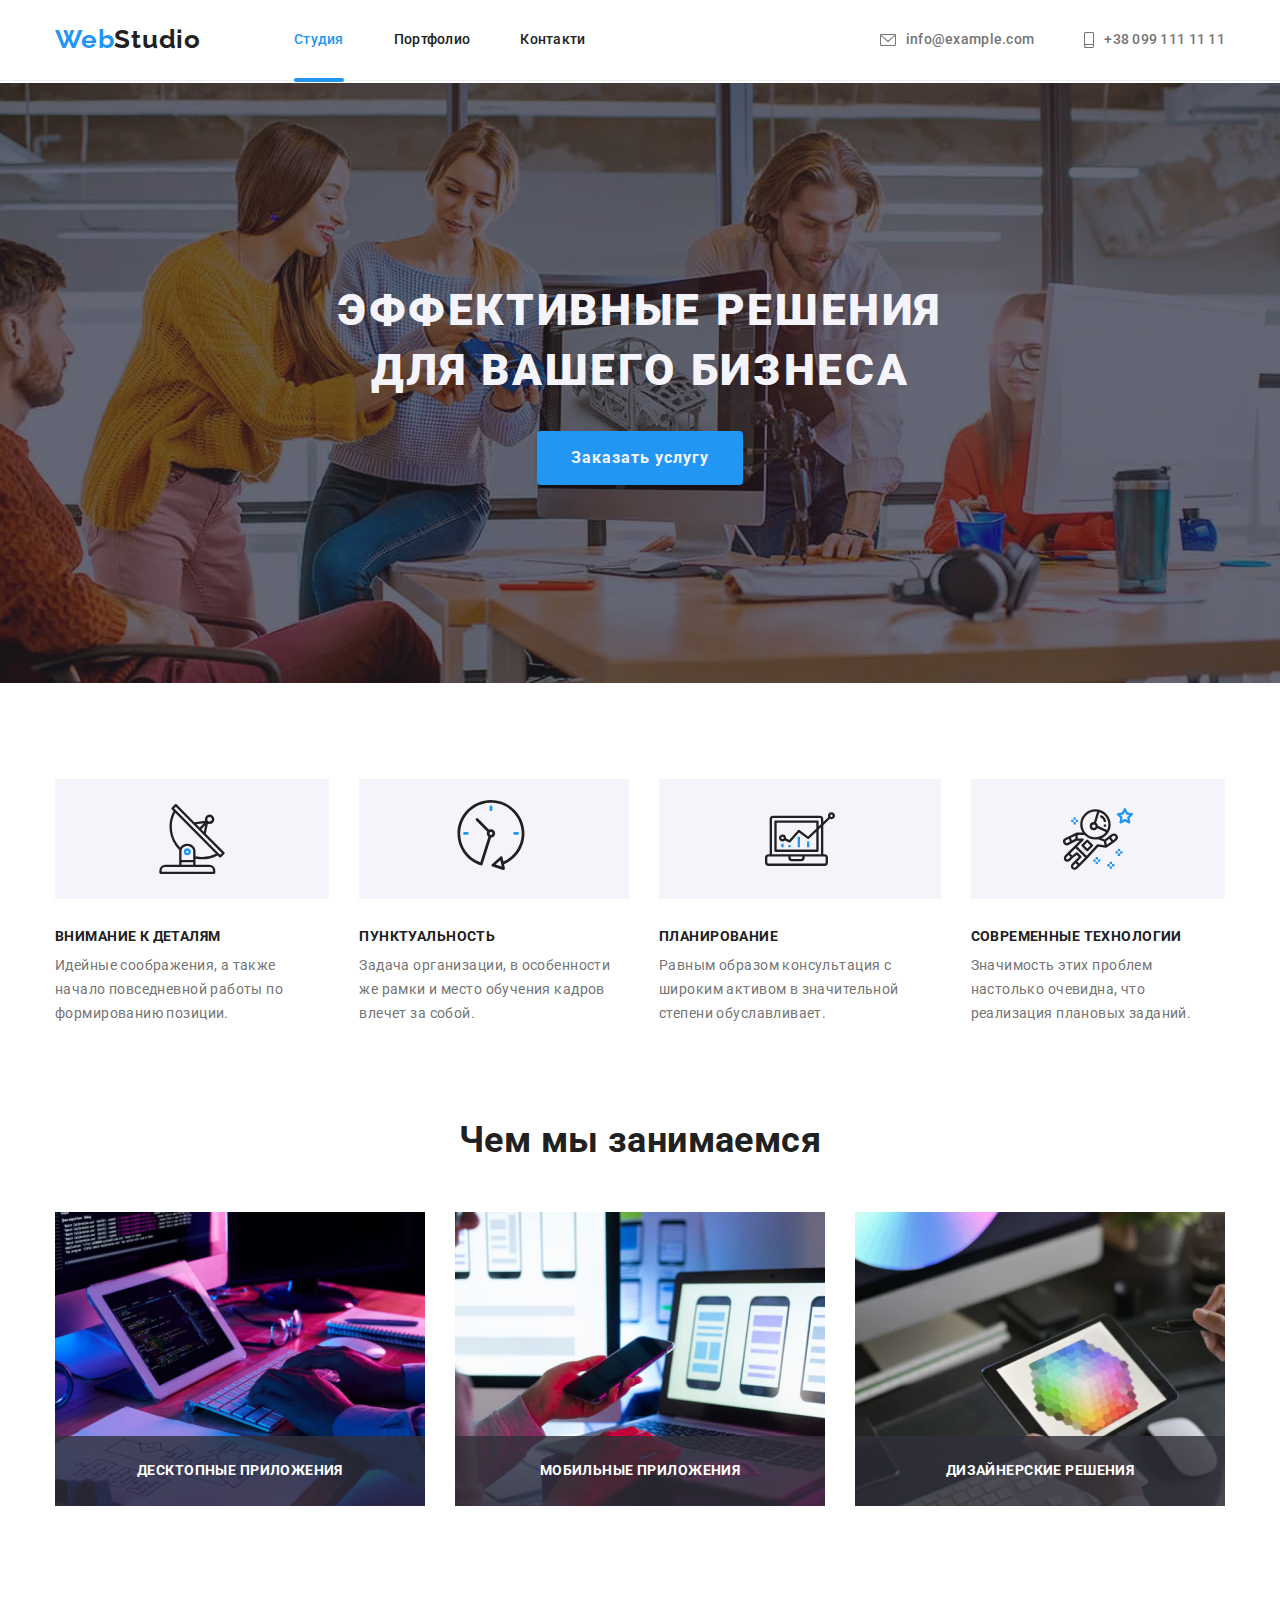
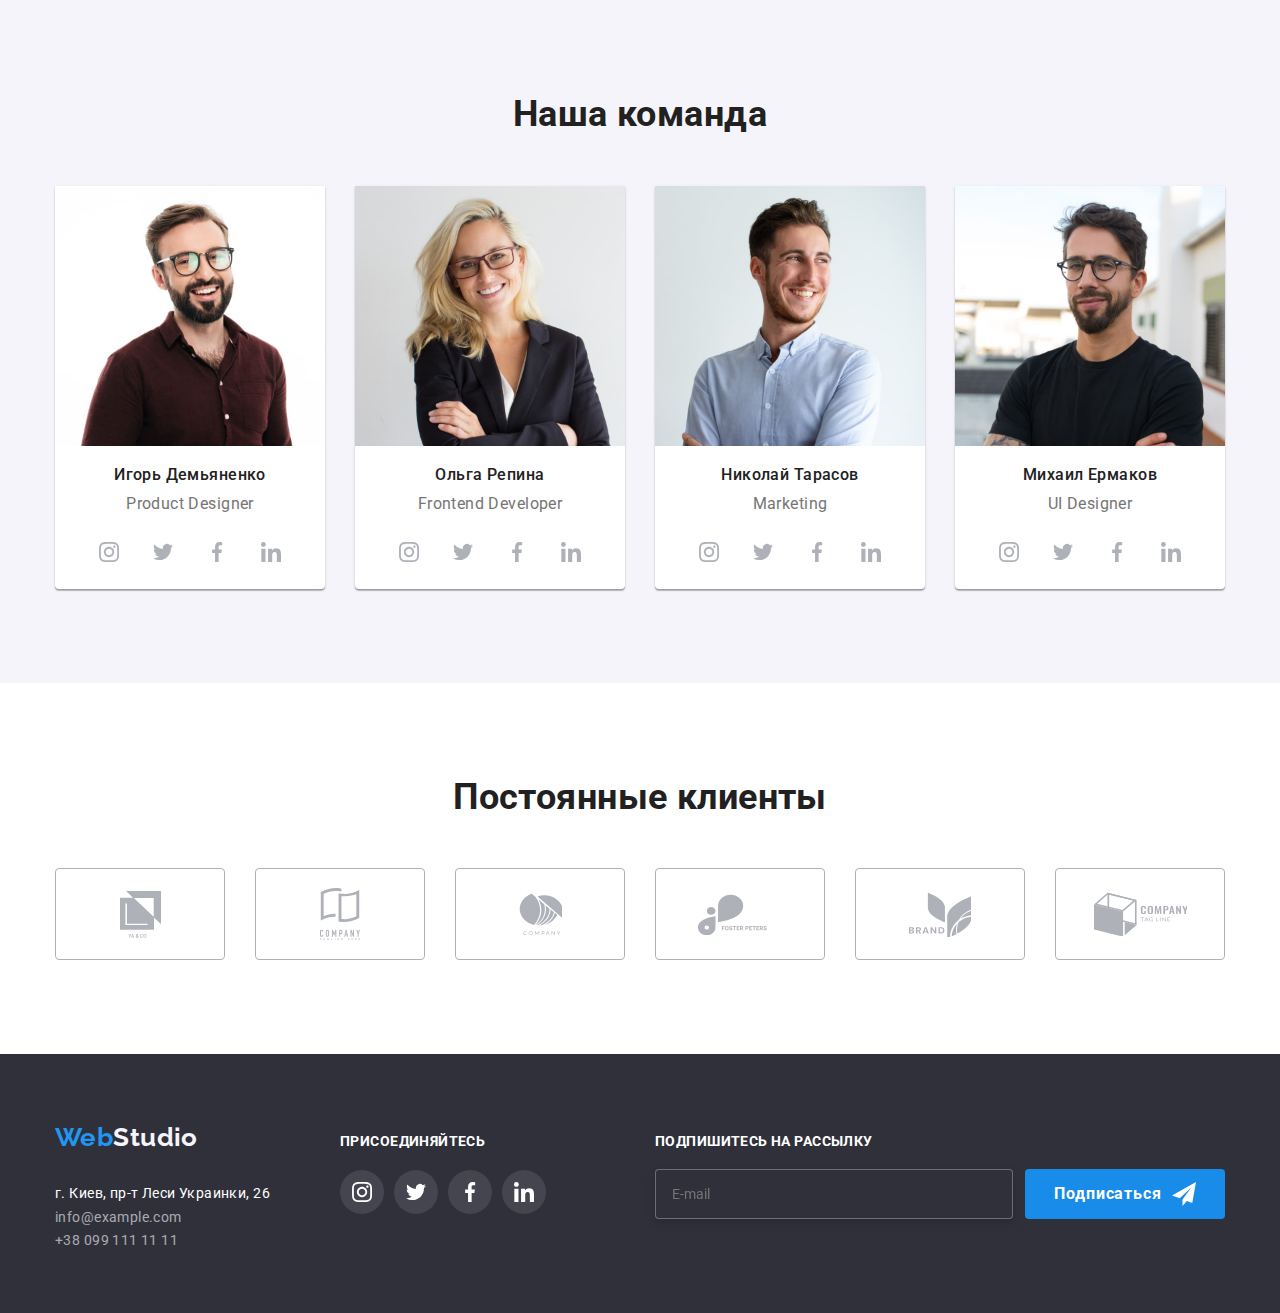
==== commit b0c3d937: "commit" ====
--- a/index.html
+++ b/index.html
@@ -23,7 +23,7 @@
         <nav class="header__nav">
           <ul class="header__list list">
             <li>
-              <a class="header__item link a current" href="./index.html"
+              <a class="header__item link current" href="./index.html"
                 >Студия</a
               >
             </li>
@@ -69,7 +69,7 @@
           <div class="backdrop is-hidden" data-modal>
             <div class="modal">
               <button data-modal-close class="modal__btn">
-                <svg width="18" height="18">
+                <svg class="modal__btn-close" width="18" height="18">
                   <use href="./images/close-black.svg#btn-close"></use>
                 </svg>
               </button>
@@ -236,163 +236,168 @@
         <div class="container">
           <div class="team">
             <h2 class="team__title">Наша команда</h2>
-          <ul class="team__list list">
-            <li class="team__item">
-              <img
-                src="./images/image4.jpg"
-                alt="Игорь Демьяненко"
-                width="270"/>
-              <div class="team-div">
-                <h3 class="team-div__title">Игорь Демьяненко</h3>
-                <p class="team-div__text">Product Designer</p>
-                <ul class="team-div__social list">
-                  <li class="team-div__item">
-                    <a class="team-div__link" href="">
-                      <svg class="team-div__svg" width="20" height="20">
-                        <use href="./images/instagram.svg#instagram"></use>
-                      </svg>
-                    </a>
-                  </li>
-                  <li class="team-div__item">
-                    <a class="team-div__link" href="">
-                      <svg class="team-div__svg" width="20" height="20">
-                        <use href="./images/twitter.svg#twitter"></use>
-                      </svg>
-                    </a>
-                  </li>
-                  <li class="team-div__item">
-                    <a class="team-div__link" href="">
-                      <svg class="team-div__svg" width="20" height="20">
-                        <use href="./images/facebook.svg#facebook"></use>
-                      </svg>
-                    </a>
-                  </li>
-                  <li class="team-div__item">
-                    <a class="team-div__link" href="">
-                      <svg class="team-div__svg" width="20" height="20">
-                        <use href="./images/linkedin.svg#linkedin"></use>
-                      </svg>
-                    </a>
-                  </li>
-                </ul>
-              </div>
-            </li>
-            <li class="team__item">
-              <img src="./images/image5.jpg" alt="Ольга Репина" width="270" />
-              <div class="team-div">
-                <h3 class="team-div__title">Ольга Репина</h3>
-                <p class="team-div__text">Frontend Developer</p>
-                <ul class="team-div__social list">
-                  <li class="team-div__item">
-                    <a class="team-div__link" href="">
-                      <svg class="team-div__svg" width="20" height="20">
-                        <use href="./images/instagram.svg#instagram"></use>
-                      </svg>
-                    </a>
-                  </li>
-                  <li class="team-div__item">
-                    <a class="team-div__link" href="">
-                      <svg class="team-div__svg" width="20" height="20">
-                        <use href="./images/twitter.svg#twitter"></use>
-                      </svg>
-                    </a>
-                  </li>
-                  <li class="team-div__item">
-                    <a class="team-div__link" href="">
-                      <svg class="team-div__svg" width="20" height="20">
-                        <use href="./images/facebook.svg#facebook"></use>
-                      </svg>
-                    </a>
-                  </li>
-                  <li class="team-div__item">
-                    <a class="team-div__link" href="">
-                      <svg class="team-div__svg" width="20" height="20">
-                        <use href="./images/linkedin.svg#linkedin"></use>
-                      </svg>
-                    </a>
-                  </li>
-                </ul>
-              </div>
-            </li>
-            <li class="team__item">
-              <img
-                src="./images/image6.jpg"
-                alt="Николай Тарасов"
-                width="270"
-              />
-              <div class="team-div">
-                <h3 class="team-div__title">Николай Тарасов</h3>
-                <p class="team-div__text">Marketing</p>
-                <ul class="team-div__social list">
-                  <li class="team-div__item">
-                    <a class="team-div__link" href="">
-                      <svg class="team-div__svg" width="20" height="20">
-                        <use href="./images/instagram.svg#instagram"></use>
-                      </svg>
-                    </a>
-                  </li>
-                  <li class="team-div__item">
-                    <a class="team-div__link" href="">
-                      <svg class="team-div__svg" width="20" height="20">
-                        <use href="./images/twitter.svg#twitter"></use>
-                      </svg>
-                    </a>
-                  </li>
-                  <li class="team-div__item">
-                    <a class="team-div__link" href="">
-                      <svg class="team-div__svg" width="20" height="20">
-                        <use href="./images/facebook.svg#facebook"></use>
-                      </svg>
-                    </a>
-                  </li>
-                  <li class="team-div__item">
-                    <a class="team-div__link" href="">
-                      <svg class="team-div__svg" width="20" height="20">
-                        <use href="./images/linkedin.svg#linkedin"></use>
-                      </svg>
-                    </a>
-                  </li>
-                </ul>
-              </div>
-            </li>
-            <li class="team__item">
-              <img src="./images/image7.jpg" alt="Михаил Ермаков" width="270" />
-              <div class="team-div">
-                <h3 class="team-div__title">Михаил Ермаков</h3>
-                <p class="team-div__text">UI Designer</p>
-                <ul class="team-div__social list">
-                  <li class="team-div__item">
-                    <a class="team-div__link" href="">
-                      <svg class="team-div__svg" width="20" height="20">
-                        <use href="./images/instagram.svg#instagram"></use>
-                      </svg>
-                    </a>
-                  </li>
-                  <li class="team-div__item">
-                    <a class="team-div__link" href="">
-                      <svg class="team-div__svg" width="20" height="20">
-                        <use href="./images/twitter.svg#twitter"></use>
-                      </svg>
-                    </a>
-                  </li>
-                  <li class="team-div__item">
-                    <a class="team-div__link" href="">
-                      <svg class="team-div__svg" width="20" height="20">
-                        <use href="./images/facebook.svg#facebook"></use>
-                      </svg>
-                    </a>
-                  </li>
-                  <li class="team-div__item">
-                    <a class="team-div__link" href="">
-                      <svg class="team-div__svg" width="20" height="20">
-                        <use href="./images/linkedin.svg#linkedin"></use>
-                      </svg>
-                    </a>
-                  </li>
-                </ul>
-              </div>
-            </li>
-          </ul>
+            <ul class="team__list list">
+              <li class="team__item">
+                <img
+                  src="./images/image4.jpg"
+                  alt="Игорь Демьяненко"
+                  width="270"
+                />
+                <div class="team-div">
+                  <h3 class="team-div__title">Игорь Демьяненко</h3>
+                  <p class="team-div__text">Product Designer</p>
+                  <ul class="team-div__social list">
+                    <li class="team-div__item">
+                      <a class="team-div__link" href="">
+                        <svg class="team-div__svg" width="20" height="20">
+                          <use href="./images/instagram.svg#instagram"></use>
+                        </svg>
+                      </a>
+                    </li>
+                    <li class="team-div__item">
+                      <a class="team-div__link" href="">
+                        <svg class="team-div__svg" width="20" height="20">
+                          <use href="./images/twitter.svg#twitter"></use>
+                        </svg>
+                      </a>
+                    </li>
+                    <li class="team-div__item">
+                      <a class="team-div__link" href="">
+                        <svg class="team-div__svg" width="20" height="20">
+                          <use href="./images/facebook.svg#facebook"></use>
+                        </svg>
+                      </a>
+                    </li>
+                    <li class="team-div__item">
+                      <a class="team-div__link" href="">
+                        <svg class="team-div__svg" width="20" height="20">
+                          <use href="./images/linkedin.svg#linkedin"></use>
+                        </svg>
+                      </a>
+                    </li>
+                  </ul>
+                </div>
+              </li>
+              <li class="team__item">
+                <img src="./images/image5.jpg" alt="Ольга Репина" width="270" />
+                <div class="team-div">
+                  <h3 class="team-div__title">Ольга Репина</h3>
+                  <p class="team-div__text">Frontend Developer</p>
+                  <ul class="team-div__social list">
+                    <li class="team-div__item">
+                      <a class="team-div__link" href="">
+                        <svg class="team-div__svg" width="20" height="20">
+                          <use href="./images/instagram.svg#instagram"></use>
+                        </svg>
+                      </a>
+                    </li>
+                    <li class="team-div__item">
+                      <a class="team-div__link" href="">
+                        <svg class="team-div__svg" width="20" height="20">
+                          <use href="./images/twitter.svg#twitter"></use>
+                        </svg>
+                      </a>
+                    </li>
+                    <li class="team-div__item">
+                      <a class="team-div__link" href="">
+                        <svg class="team-div__svg" width="20" height="20">
+                          <use href="./images/facebook.svg#facebook"></use>
+                        </svg>
+                      </a>
+                    </li>
+                    <li class="team-div__item">
+                      <a class="team-div__link" href="">
+                        <svg class="team-div__svg" width="20" height="20">
+                          <use href="./images/linkedin.svg#linkedin"></use>
+                        </svg>
+                      </a>
+                    </li>
+                  </ul>
+                </div>
+              </li>
+              <li class="team__item">
+                <img
+                  src="./images/image6.jpg"
+                  alt="Николай Тарасов"
+                  width="270"
+                />
+                <div class="team-div">
+                  <h3 class="team-div__title">Николай Тарасов</h3>
+                  <p class="team-div__text">Marketing</p>
+                  <ul class="team-div__social list">
+                    <li class="team-div__item">
+                      <a class="team-div__link" href="">
+                        <svg class="team-div__svg" width="20" height="20">
+                          <use href="./images/instagram.svg#instagram"></use>
+                        </svg>
+                      </a>
+                    </li>
+                    <li class="team-div__item">
+                      <a class="team-div__link" href="">
+                        <svg class="team-div__svg" width="20" height="20">
+                          <use href="./images/twitter.svg#twitter"></use>
+                        </svg>
+                      </a>
+                    </li>
+                    <li class="team-div__item">
+                      <a class="team-div__link" href="">
+                        <svg class="team-div__svg" width="20" height="20">
+                          <use href="./images/facebook.svg#facebook"></use>
+                        </svg>
+                      </a>
+                    </li>
+                    <li class="team-div__item">
+                      <a class="team-div__link" href="">
+                        <svg class="team-div__svg" width="20" height="20">
+                          <use href="./images/linkedin.svg#linkedin"></use>
+                        </svg>
+                      </a>
+                    </li>
+                  </ul>
+                </div>
+              </li>
+              <li class="team__item">
+                <img
+                  src="./images/image7.jpg"
+                  alt="Михаил Ермаков"
+                  width="270"
+                />
+                <div class="team-div">
+                  <h3 class="team-div__title">Михаил Ермаков</h3>
+                  <p class="team-div__text">UI Designer</p>
+                  <ul class="team-div__social list">
+                    <li class="team-div__item">
+                      <a class="team-div__link" href="">
+                        <svg class="team-div__svg" width="20" height="20">
+                          <use href="./images/instagram.svg#instagram"></use>
+                        </svg>
+                      </a>
+                    </li>
+                    <li class="team-div__item">
+                      <a class="team-div__link" href="">
+                        <svg class="team-div__svg" width="20" height="20">
+                          <use href="./images/twitter.svg#twitter"></use>
+                        </svg>
+                      </a>
+                    </li>
+                    <li class="team-div__item">
+                      <a class="team-div__link" href="">
+                        <svg class="team-div__svg" width="20" height="20">
+                          <use href="./images/facebook.svg#facebook"></use>
+                        </svg>
+                      </a>
+                    </li>
+                    <li class="team-div__item">
+                      <a class="team-div__link" href="">
+                        <svg class="team-div__svg" width="20" height="20">
+                          <use href="./images/linkedin.svg#linkedin"></use>
+                        </svg>
+                      </a>
+                    </li>
+                  </ul>
+                </div>
+              </li>
+            </ul>
           </div>
         </div>
       </section>
@@ -449,9 +454,10 @@
     </main>
     <footer class="footer">
       <div class="container footer-con">
-        <div> 
+        <div>
           <a class="footer__logo link" href="#"
-            >Web<span class="footer__logo-s">Studio</span></a>
+            >Web<span class="footer__logo-s">Studio</span></a
+          >
           <address class="footer__address">
             <ul class="footer__list list">
               <li class="footer__item">
--- a/css/main.min.css
+++ b/css/main.min.css
@@ -1 +1 @@
-.header{border-bottom:1px solid #ececec}.header .container{display:flex;align-items:center}.header__list{display:flex;font-weight:500;line-height:1.14;letter-spacing:.02em;margin-left:93px}.header__logo{font-family:"Raleway";font-style:normal;font-weight:700;font-size:26px;line-height:1.19;letter-spacing:.03em;color:var(--hover-color);padding:24px 0px 25px 0}.header__logo-s{color:var(--general-color)}.header__item{position:relative;font-weight:500;line-height:1.14;letter-spacing:.02em;padding:32px 0 32px 0;margin-right:50px;transition:color 250ms cubic-bezier(0.4, 0, 0.2, 1)}.header__item:hover{color:var(--hover-color)}.header__item:focus{color:var(--hover-color)}.current{color:var(--hover-color)}.current::before{content:"";height:4px;width:100%;background-color:var(--hover-color);border-radius:4px;position:absolute;bottom:-3px}.page-anim::before{content:"";height:4px;width:100%;background-color:var(--hover-color);border-radius:4px;position:absolute;bottom:-3px;opacity:0;transition:opacity 250ms cubic-bezier(0.4, 0, 0.2, 1)}.page-anim::before:hover::before{opacity:1}.header-contact{display:flex;margin-left:auto}.header-contact .header-contact__mail{font-weight:500;line-height:1.14;letter-spacing:.02em;color:var(--address-color);padding:32px 0 32px 0;margin-right:50px;transition:color 250ms cubic-bezier(0.4, 0, 0.2, 1)}.header-contact .header-contact__tel{font-weight:500;line-height:1.14;letter-spacing:.02em;color:var(--address-color);padding:32px 0 32px 0;transition:color 250ms cubic-bezier(0.4, 0, 0.2, 1)}.header-contact__item{display:flex;align-items:center;justify-content:center}.header-contact__item .header-contact__svg{transition:fill 250ms cubic-bezier(0.4, 0, 0.2, 1);margin-right:10px;fill:#757575}.header-contact__item:hover .header-contact__svg{fill:var(--hover-color)}.header-contact__item:hover .header-contact__tel{color:var(--hover-color)}.header-contact__item:hover .header-contact__mail{color:var(--hover-color)}.hero{background:var(--work-color);padding-top:94px;padding-bottom:94px}.hero-sec{padding:200px 0px 200px 0px;text-align:center;background-image:linear-gradient(to right, rgba(47, 48, 58, 0.4), rgba(47, 48, 58, 0.4)),url("../images/ImgOverlay.jpg");background-position:center;background-size:1600px 600px;background-repeat:no-repeat}.hero-three{padding-top:0}.hero__title{font-weight:900;font-size:44px;line-height:1.36;letter-spacing:.06em;color:var(--background-color);width:696px;text-align:center;text-transform:uppercase;margin:0 auto}.hero__btn{background:var(--hover-color);box-shadow:0px 4px 4px rgba(0,0,0,.15);border-radius:4px;color:var(--background-color);cursor:pointer;font-family:inherit;font-weight:700;font-size:16px;line-height:1.87;letter-spacing:.06em;box-shadow:0px 4px 4px rgba(0,0,0,.15);border-radius:4px;padding:10px 32px;border-color:rgba(0,0,0,0);margin-top:var(--typical-margin)}.hero__btn:hover{background-color:var(--main-btn-backgroung-color)}.hero__btn:focus{background-color:var(--main-btn-backgroung-color)}.modal-form{width:448px;display:flex;flex-direction:column;text-align:initial;margin:0 auto}.modal-form__title{font-weight:700;font-size:20px;line-height:23px;text-align:center;letter-spacing:.03em;margin-bottom:12px;color:#212121}.modal-form__field{position:relative;display:flex;flex-direction:column-reverse;margin-bottom:10px}.modal-form__label{margin-bottom:4px;font-weight:400;font-size:12px;line-height:1.16;letter-spacing:.01em;color:#757575}.modal-form__input{border:1px solid rgba(33,33,33,.2);box-sizing:border-box;border-radius:4px;height:40px;padding-left:42px;transition:border 250ms cubic-bezier(0.4, 0, 0.2, 1)}.modal-form__input:focus{border-color:#188ce8;outline:none}.modal-form__input:focus~.modal-form__svg{fill:var(--hover-color)}.modal-form__textarea{resize:none;border:1px solid rgba(33,33,33,.2);box-sizing:border-box;border-radius:4px;width:100%;height:120px;padding:12px 16px;margin-top:4px;transition:border 250ms cubic-bezier(0.4, 0, 0.2, 1)}.modal-form__textarea:focus{border-color:#188ce8;outline:none}.modal-form__comment{font-weight:400;font-size:12px;line-height:1.16;letter-spacing:.01em;color:#757575}.modal-form__label textarea::placeholder{font-weight:400;font-size:12px;line-height:1.16;letter-spacing:.01em;color:var(--address-color);padding:12px 16px}.modal-checkbox{position:relative;font-weight:400;font-size:14px;line-height:1.71;letter-spacing:.03em;color:#757575;margin-top:20px;margin-bottom:30px;display:flex;justify-content:center;align-items:center}.modal-checkbox input[type=checkbox]{margin-right:7px}.modal-form__btn{background:var(--hover-color);border-radius:4px;color:var(--background-color);cursor:pointer;font-family:inherit;font-style:normal;font-weight:700;font-size:16px;line-height:1.87;letter-spacing:.06em;border-color:rgba(0,0,0,0);width:200px;height:50px;margin-right:auto;margin-left:auto;transition:background-color 250ms cubic-bezier(0.4, 0, 0.2, 1),box-shadow 250ms cubic-bezier(0.4, 0, 0.2, 1)}.modal-form__btn:hover{background-color:#188ce8;box-shadow:0px 4px 4px rgba(0,0,0,.15)}.modal-form__btn:focus{background-color:#188ce8;box-shadow:0px 4px 4px rgba(0,0,0,.15)}.modal-form__svg{position:absolute;top:50%;left:12px;transition:fill 250ms cubic-bezier(0.4, 0, 0.2, 1)}.modal-checkbox__svg{position:absolute;top:50%;left:11px;opacity:1;width:16px;height:15px;transform:translateY(-50%)}.modal-checkbox__label{margin-left:20px;text-align:center}.modal-checkbox__label .modal-checkbox__license{color:#2196f3}.modal-checkbox__label .modal-checkbox__checkbox{appearance:none;position:absolute}.modal-checkbox__label .modal-checkbox__svgcheck{position:absolute;opacity:0}.modal-checkbox__checkbox:checked~.modal-checkbox__svg{position:absolute;opacity:0}.modal-checkbox__checkbox:checked~.modal-checkbox__svgcheck{position:absolute;top:50%;left:11px;opacity:1;width:16px;height:15px;transform:translateY(-50%)}.benefits__item+.benefits__item{margin-left:var(--typical-margin)}.benefits__list{display:flex}.benefits__list .benefits__svg{background-color:#f5f4fa;display:flex;justify-content:center;align-items:center;height:120px;margin-bottom:30px}.benefits__list .benefits__title{color:var(--general-color);font-weight:700;font-size:14px;line-height:1.14;text-transform:uppercase;margin-bottom:10px}.benefits__list .benefits__text{line-height:1.71;color:var(--address-color);margin-bottom:94px 0 94px}.team{background:var(--background-color)}.team__title{font-weight:700;font-size:36px;line-height:1.16;margin-bottom:50px;text-align:center}.team__list{display:flex}.team-div__item{padding:0px 0 15px 0}.team__item{width:270px;background-color:var(--work-color);box-shadow:0px 1px 3px rgba(0,0,0,.12),0px 1px 1px rgba(0,0,0,.14),0px 2px 1px rgba(0,0,0,.2);border-radius:0px 0px 4px 4px;margin-right:var(--typical-margin)}.team__item:last-child{margin-right:0}.team-div__title{font-weight:500;font-size:16px;line-height:1.18;color:var(--general-color);margin-bottom:10px;text-align:center;padding-top:20px}.team-div__text{font-size:16px;line-height:1.18;color:var(--address-color);text-align:center}.team-div__social{display:flex;justify-content:center;margin-top:16px}.team-div__link{width:44px;height:44px;border-radius:50%;display:flex;align-items:center;justify-content:center;transition:background-color 250ms cubic-bezier(0.4, 0, 0.2, 1)}.team-div__link:hover{background-color:var(--hover-color)}.team-div__link:focus{background-color:var(--hover-color)}.team-div__item+.team-div__item{margin-left:10px}.team-div__svg{transition:fill 250ms cubic-bezier(0.4, 0, 0.2, 1);fill:#afb1b8}.team-div__link:hover .team-div__svg,.team-div__link:focus .team-div__svg{fill:var(--work-color)}.clients__title{font-weight:700;font-size:36px;line-height:1.16;margin-bottom:50px;text-align:center}.client__list{display:flex;justify-content:center}.clients__link{width:170px;height:92px;border:1px solid #afb1b8;box-sizing:border-box;border-radius:4px;display:flex;justify-content:center;align-items:center;transition:border-color 250ms cubic-bezier(0.4, 0, 0.2, 1)}.clients__link:hover{border-color:var(--hover-color)}.clients__item+.clients__item{margin-left:30px}.clients__svg{transition:fill 250ms cubic-bezier(0.4, 0, 0.2, 1);fill:#afb1b8}.clients__link:hover .clients__svg{fill:var(--hover-color)}.footer{background:var(--main-background-color);padding:60px 0 60px 0}.footer__logo{font-family:"Raleway";font-weight:700;font-size:26px;line-height:1.82;color:var(--hover-color)}.footer__logo-s{color:var(--background-color)}.footer-con{display:flex;align-items:baseline}.footer-div{margin-left:70px}.footer-div__list{display:flex}.footer-div__item+.footer-div__item{margin-left:10px}.footer-div__link{width:44px;height:44px;background-color:rgba(255,255,255,.1);border-radius:50%;display:flex;justify-content:center;align-items:center;fill:#fff;transition:background-color 250ms cubic-bezier(0.4, 0, 0.2, 1)}.footer-div__link:hover{background-color:var(--hover-color)}.footer-div__link:focus{background-color:var(--hover-color)}.footer-div__title{font-family:inherit;font-style:normal;font-weight:700;line-height:1.14;text-transform:uppercase;color:var(--work-color);margin-bottom:20px}.footer__address{margin-top:20px}.footer__list{margin-bottom:9px}.footer__list:last-child{margin-bottom:0}.footer__text{font-style:normal;line-height:1.71;color:var(--work-color)}.footer__real{font-style:normal;line-height:1.71;color:rgba(255,255,255,.6)}.footer-form__input{display:flex;margin-left:auto;align-items:flex-end}.footer-form__label{font-weight:700;font-size:14px;line-height:16px;letter-spacing:.03em;text-transform:uppercase;color:#fff;display:flex;flex-direction:column}.footer-form__input{width:358px;height:50px;border:1px solid rgba(255,255,255,.3);filter:drop-shadow(0px 4px 4px rgba(0, 0, 0, 0.15));border-radius:4px;margin-top:20px;background-color:var(--main-background-color);padding-left:16px;color:var(--work-color)}.footer-form__btn{width:200px;height:50px;font-family:inherit;font-style:normal;background-color:var(--main-btn-backgroung-color);color:var(--work-color);margin-left:12px;font-weight:700;font-size:16px;line-height:1.88;display:flex;align-items:center;letter-spacing:.06em;justify-content:center;border-radius:4px;border-color:rgba(0,0,0,0);cursor:pointer}.footer-form__btn::after{content:"";float:right;width:24px;height:24px;margin-left:10px;background-image:url(../images/icon-send.svg)}.footer-form{display:flex;margin-left:auto;align-items:flex-end}.portfolio-btn__list{display:flex;justify-content:center}.portfolio-btn__list:last-child{margin:0}.portfolio-btn__item{margin-right:8px}.portfolio-btn__btn{font-family:inherit;font-style:normal;font-weight:500;font-size:16px;line-height:1.6;text-align:center;background-color:var(--background-color);cursor:pointer;padding:6px 22px;border-radius:4px;border-color:rgba(0,0,0,0);transition:background-color 250ms cubic-bezier(0.4, 0, 0.2, 1),color 250ms cubic-bezier(0.4, 0, 0.2, 1),box-shadow 250ms cubic-bezier(0.4, 0, 0.2, 1)}.portfolio-btn__btn:hover{background-color:var(--hover-color);color:var(--background-color);box-shadow:0px 3px 1px rgba(0,0,0,.1),0px 1px 2px rgba(0,0,0,.08),0px 2px 2px rgba(0,0,0,.12)}.portfolio-btn__btn:focus{background-color:var(--hover-color);color:var(--background-color);box-shadow:0px 3px 1px rgba(0,0,0,.1),0px 1px 2px rgba(0,0,0,.08),0px 2px 2px rgba(0,0,0,.12)}.current-port{background:var(--hover-color);color:var(--work-color)}.portfolio-card__list{display:flex;flex-wrap:wrap;gap:30px;margin-top:50px}.portfolio-card__item:hover .portfolio-card__text{transform:translateY(0)}.portfolio-card__div{padding-top:20px;padding-left:24px;padding-bottom:20px;border:1px solid #eee;border-left:1px solid #eee;border-right:1px solid #eee;border-bottom:1px solid #eee;border-top:none}.portfolio-card__link{display:block;transition-property:box-shadow;transition-duration:250ms;transition-timing-function:cubic-bezier(0.4, 0, 0.2, 1)}.portfolio-card__link:hover{box-shadow:0px 1px 1px rgba(0,0,0,.12),0px 4px 4px rgba(0,0,0,.06),1px 4px 6px rgba(0,0,0,.16)}.portfolio-card__title{font-weight:700;font-size:18px;line-height:2;letter-spacing:.06em;margin-bottom:4px}.portfolio-card__parag{font-weight:400;font-size:16px;line-height:1.87;color:var(--address-color)}.portfolio-card__overlay{position:relative;overflow:hidden}.portfolio-card__text{position:absolute;bottom:-1px;left:0;background-color:rgba(33,150,243,.9);transition-property:transform;transition-duration:250ms;transition-timing-function:cubic-bezier(0.4, 0, 0.2, 1);transform:translateY(100%);width:100%;height:100%;padding:63px 24px;font-weight:400;font-size:18px;line-height:1.56;letter-spacing:.03em;color:#fff}:root{--general-color: #212121;--work-color: #ffffff;--hover-color: #2196f3;--background-color: #f5f4fa;--address-color: #757575;--main-background-color: #2f303a;--main-btn-backgroung-color: #188ce8;--typical-margin: 30px}body{font-family:"Roboto",sans-serif;color:var(--general-color);font-size:14px;letter-spacing:.03em}img{display:block}p,h1,h2,h3,h4,h5,h6{margin:0}ul,ol{margin:0;padding-left:0}.container{width:1200px;padding-left:15px;padding-right:15px;margin:0 auto}.link{text-decoration:none}.list{list-style-type:none}.a{text-decoration:none;color:var(--general-color)}.visually-hidden{position:absolute;width:1px;height:1px;margin:-1px;border:0;padding:0;white-space:nowrap;clip-path:inset(100%);clip:rect(0 0 0 0);overflow:hidden}.work__title{font-weight:700;font-size:36px;line-height:1.16;text-align:center;margin-bottom:50px}.work__list{display:flex}.work__item{position:relative;margin-right:var(--typical-margin)}.work__item:last-child{margin-right:0}.work__text{position:absolute;bottom:0;left:0;width:370px;height:70px;background-color:rgba(47,48,58,.8);color:var(--work-color);display:flex;justify-content:center;align-items:center;font-weight:700;line-height:1.14;text-transform:uppercase}/*# sourceMappingURL=main.min.css.map */+.header{border-bottom:1px solid #ececec}.header .container{display:flex;align-items:center}.header__list{display:flex;font-weight:500;line-height:1.14;letter-spacing:.02em;margin-left:93px}.header__logo{font-family:"Raleway";font-style:normal;font-weight:700;font-size:26px;line-height:1.19;letter-spacing:.03em;color:var(--hover-color);padding:24px 0px 25px 0}.header__logo-s{color:var(--general-color)}.header__item{position:relative;font-weight:500;line-height:1.14;letter-spacing:.02em;padding:32px 0 32px 0;margin-right:50px;transition:color 250ms cubic-bezier(0.4, 0, 0.2, 1)}.header__item:hover{color:var(--hover-color)}.header__item:focus{color:var(--hover-color)}.current{color:var(--hover-color)}.current::before{content:"";height:4px;width:100%;background-color:var(--hover-color);border-radius:4px;position:absolute;bottom:-3px}.page-anim::before{content:"";height:4px;width:100%;background-color:var(--hover-color);border-radius:4px;position:absolute;bottom:-3px;opacity:0;transition:opacity 250ms cubic-bezier(0.4, 0, 0.2, 1)}.page-anim::before:hover::before{opacity:1}.header-contact{display:flex;margin-left:auto}.header-contact .header-contact__mail{font-weight:500;line-height:1.14;letter-spacing:.02em;color:var(--address-color);padding:32px 0 32px 0;margin-right:50px;transition:color 250ms cubic-bezier(0.4, 0, 0.2, 1)}.header-contact .header-contact__tel{font-weight:500;line-height:1.14;letter-spacing:.02em;color:var(--address-color);padding:32px 0 32px 0;transition:color 250ms cubic-bezier(0.4, 0, 0.2, 1)}.header-contact__item{display:flex;align-items:center;justify-content:center}.header-contact__item .header-contact__svg{transition:fill 250ms cubic-bezier(0.4, 0, 0.2, 1);margin-right:10px;fill:#757575}.header-contact__item:hover .header-contact__svg{fill:var(--hover-color)}.header-contact__item:hover .header-contact__tel{color:var(--hover-color)}.header-contact__item:hover .header-contact__mail{color:var(--hover-color)}.hero{background:var(--work-color);padding-top:94px;padding-bottom:94px}.hero-sec{padding:200px 0px 200px 0px;text-align:center;background-image:linear-gradient(to right, rgba(47, 48, 58, 0.4), rgba(47, 48, 58, 0.4)),url("../images/ImgOverlay.jpg");background-position:center;background-size:1600px 600px;background-repeat:no-repeat}.hero-three{padding-top:0}.hero__title{font-weight:900;font-size:44px;line-height:1.36;letter-spacing:.06em;color:var(--background-color);width:696px;text-align:center;text-transform:uppercase;margin:0 auto}.hero__btn{background:var(--hover-color);box-shadow:0px 4px 4px rgba(0,0,0,.15);border-radius:4px;color:var(--background-color);cursor:pointer;font-family:inherit;font-weight:700;font-size:16px;line-height:1.87;letter-spacing:.06em;box-shadow:0px 4px 4px rgba(0,0,0,.15);border-radius:4px;padding:10px 32px;border-color:rgba(0,0,0,0);margin-top:var(--typical-margin)}.hero__btn:hover{background-color:var(--main-btn-backgroung-color)}.hero__btn:focus{background-color:var(--main-btn-backgroung-color)}.benefits__item+.benefits__item{margin-left:var(--typical-margin)}.benefits__list{display:flex}.benefits__list .benefits__svg{background-color:#f5f4fa;display:flex;justify-content:center;align-items:center;height:120px;margin-bottom:30px}.benefits__list .benefits__title{color:var(--general-color);font-weight:700;font-size:14px;line-height:1.14;text-transform:uppercase;margin-bottom:10px}.benefits__list .benefits__text{line-height:1.71;color:var(--address-color);margin-bottom:94px 0 94px}.team{background:var(--background-color)}.team__title{font-weight:700;font-size:36px;line-height:1.16;margin-bottom:50px;text-align:center}.team__list{display:flex}.team-div__item{padding:0px 0 15px 0}.team__item{width:270px;background-color:var(--work-color);box-shadow:0px 1px 3px rgba(0,0,0,.12),0px 1px 1px rgba(0,0,0,.14),0px 2px 1px rgba(0,0,0,.2);border-radius:0px 0px 4px 4px;margin-right:var(--typical-margin)}.team__item:last-child{margin-right:0}.team-div__title{font-weight:500;font-size:16px;line-height:1.18;color:var(--general-color);margin-bottom:10px;text-align:center;padding-top:20px}.team-div__text{font-size:16px;line-height:1.18;color:var(--address-color);text-align:center}.team-div__social{display:flex;justify-content:center;margin-top:16px}.team-div__link{width:44px;height:44px;border-radius:50%;display:flex;align-items:center;justify-content:center;transition:background-color 250ms cubic-bezier(0.4, 0, 0.2, 1)}.team-div__link:hover{background-color:var(--hover-color)}.team-div__link:focus{background-color:var(--hover-color)}.team-div__item+.team-div__item{margin-left:10px}.team-div__svg{transition:fill 250ms cubic-bezier(0.4, 0, 0.2, 1);fill:#afb1b8}.team-div__link:hover .team-div__svg,.team-div__link:focus .team-div__svg{fill:var(--work-color)}.clients__title{font-weight:700;font-size:36px;line-height:1.16;margin-bottom:50px;text-align:center}.client__list{display:flex;justify-content:center}.clients__link{width:170px;height:92px;border:1px solid #afb1b8;box-sizing:border-box;border-radius:4px;display:flex;justify-content:center;align-items:center;transition:border-color 250ms cubic-bezier(0.4, 0, 0.2, 1)}.clients__link:hover{border-color:var(--hover-color)}.clients__item+.clients__item{margin-left:30px}.clients__svg{transition:fill 250ms cubic-bezier(0.4, 0, 0.2, 1);fill:#afb1b8}.clients__link:hover .clients__svg{fill:var(--hover-color)}.footer{background:var(--main-background-color);padding:60px 0 60px 0}.footer__logo{font-family:"Raleway";font-weight:700;font-size:26px;line-height:1.82;color:var(--hover-color)}.footer__logo-s{color:var(--background-color)}.footer-con{display:flex;align-items:baseline}.footer-div{margin-left:70px}.footer-div__list{display:flex}.footer-div__item+.footer-div__item{margin-left:10px}.footer-div__link{width:44px;height:44px;background-color:rgba(255,255,255,.1);border-radius:50%;display:flex;justify-content:center;align-items:center;fill:#fff;transition:background-color 250ms cubic-bezier(0.4, 0, 0.2, 1)}.footer-div__link:hover{background-color:var(--hover-color)}.footer-div__link:focus{background-color:var(--hover-color)}.footer-div__title{font-family:inherit;font-style:normal;font-weight:700;line-height:1.14;text-transform:uppercase;color:var(--work-color);margin-bottom:20px}.footer__address{margin-top:20px}.footer__list{margin-bottom:9px}.footer__list:last-child{margin-bottom:0}.footer__text{font-style:normal;line-height:1.71;color:var(--work-color)}.footer__real{font-style:normal;line-height:1.71;color:rgba(255,255,255,.6)}.footer-form__input{display:flex;margin-left:auto;align-items:flex-end}.footer-form__label{font-weight:700;font-size:14px;line-height:16px;letter-spacing:.03em;text-transform:uppercase;color:#fff;display:flex;flex-direction:column}.footer-form__input{width:358px;height:50px;border:1px solid rgba(255,255,255,.3);filter:drop-shadow(0px 4px 4px rgba(0, 0, 0, 0.15));border-radius:4px;margin-top:20px;background-color:var(--main-background-color);padding-left:16px;color:var(--work-color)}.footer-form__btn{width:200px;height:50px;font-family:inherit;font-style:normal;background-color:var(--main-btn-backgroung-color);color:var(--work-color);margin-left:12px;font-weight:700;font-size:16px;line-height:1.88;display:flex;align-items:center;letter-spacing:.06em;justify-content:center;border-radius:4px;border-color:rgba(0,0,0,0);cursor:pointer}.footer-form__btn::after{content:"";float:right;width:24px;height:24px;margin-left:10px;background-image:url(../images/icon-send.svg)}.footer-form{display:flex;margin-left:auto;align-items:flex-end}.portfolio-btn__list{display:flex;justify-content:center}.portfolio-btn__list:last-child{margin:0}.portfolio-btn__item{margin-right:8px}.portfolio-btn__btn{font-family:inherit;font-style:normal;font-weight:500;font-size:16px;line-height:1.6;text-align:center;background-color:var(--background-color);cursor:pointer;padding:6px 22px;border-radius:4px;border-color:rgba(0,0,0,0);transition:background-color 250ms cubic-bezier(0.4, 0, 0.2, 1),color 250ms cubic-bezier(0.4, 0, 0.2, 1),box-shadow 250ms cubic-bezier(0.4, 0, 0.2, 1)}.portfolio-btn__btn:hover{background-color:var(--hover-color);color:var(--background-color);box-shadow:0px 3px 1px rgba(0,0,0,.1),0px 1px 2px rgba(0,0,0,.08),0px 2px 2px rgba(0,0,0,.12)}.portfolio-btn__btn:focus{background-color:var(--hover-color);color:var(--background-color);box-shadow:0px 3px 1px rgba(0,0,0,.1),0px 1px 2px rgba(0,0,0,.08),0px 2px 2px rgba(0,0,0,.12)}.current-port{background:var(--hover-color);color:var(--work-color)}.portfolio-card__list{display:flex;flex-wrap:wrap;gap:30px;margin-top:50px}.portfolio-card__item:hover .portfolio-card__text{transform:translateY(0)}.portfolio-card__div{padding-top:20px;padding-left:24px;padding-bottom:20px;border:1px solid #eee;border-left:1px solid #eee;border-right:1px solid #eee;border-bottom:1px solid #eee;border-top:none}.portfolio-card__link{display:block;transition-property:box-shadow;transition-duration:250ms;transition-timing-function:cubic-bezier(0.4, 0, 0.2, 1)}.portfolio-card__link:hover{box-shadow:0px 1px 1px rgba(0,0,0,.12),0px 4px 4px rgba(0,0,0,.06),1px 4px 6px rgba(0,0,0,.16)}.portfolio-card__title{font-weight:700;font-size:18px;line-height:2;letter-spacing:.06em;margin-bottom:4px}.portfolio-card__parag{font-weight:400;font-size:16px;line-height:1.87;color:var(--address-color)}.portfolio-card__overlay{position:relative;overflow:hidden}.portfolio-card__text{position:absolute;bottom:-1px;left:0;background-color:rgba(33,150,243,.9);transition-property:transform;transition-duration:250ms;transition-timing-function:cubic-bezier(0.4, 0, 0.2, 1);transform:translateY(100%);width:100%;height:100%;padding:63px 24px;font-weight:400;font-size:18px;line-height:1.56;letter-spacing:.03em;color:#fff}:root{--general-color: #212121;--work-color: #ffffff;--hover-color: #2196f3;--background-color: #f5f4fa;--address-color: #757575;--main-background-color: #2f303a;--main-btn-backgroung-color: #188ce8;--typical-margin: 30px}body{font-family:"Roboto",sans-serif;color:var(--general-color);font-size:14px;letter-spacing:.03em}img{display:block}p,h1,h2,h3,h4,h5,h6{margin:0}ul,ol{margin:0;padding-left:0}.container{width:1200px;padding-left:15px;padding-right:15px;margin:0 auto}.link{text-decoration:none}.list{list-style-type:none}.a{text-decoration:none;color:var(--general-color)}.visually-hidden{position:absolute;width:1px;height:1px;margin:-1px;border:0;padding:0;white-space:nowrap;clip-path:inset(100%);clip:rect(0 0 0 0);overflow:hidden}.backdrop{position:fixed;top:0;left:0;width:100%;height:100%;background-color:rgba(0,0,0,.2);opacity:1;transition:opacity 250ms cubic-bezier(0.4, 0, 0.2, 1);z-index:1}.backdrop.is-hidden{opacity:0;pointer-events:none}.modal{position:absolute;top:50%;left:50%;width:528px;height:581px;background-color:var(--work-color);transform:translate(-50%, -50%);box-shadow:0px 1px 3px rgba(0,0,0,.12),0px 1px 1px rgba(0,0,0,.14),0px 2px 1px rgba(0,0,0,.2);border-radius:4px;padding:40px}.modal .modal__btn{position:absolute;display:flex;justify-content:center;align-items:center;top:8px;right:8px;width:30px;height:30px;border:1px solid rgba(0,0,0,.1);border-radius:50%;background-color:var(--work-color);cursor:pointer}.modal-form{width:448px;display:flex;flex-direction:column;text-align:initial;margin:0 auto}.modal-form .modal-form__title{font-weight:700;font-size:20px;line-height:23px;text-align:center;letter-spacing:.03em;margin-bottom:12px;color:#212121}.modal-form .modal-form__field{position:relative;display:flex;flex-direction:column-reverse;margin-bottom:10px}.modal-form .modal-form__label{margin-bottom:4px;font-weight:400;font-size:12px;line-height:1.16;letter-spacing:.01em;color:#757575}.modal-form__input{border:1px solid rgba(33,33,33,.2);box-sizing:border-box;border-radius:4px;height:40px;padding-left:42px;transition:border 250ms cubic-bezier(0.4, 0, 0.2, 1)}.modal-form__input:focus{border-color:#188ce8;outline:none}.modal-form__input:focus~.modal-form__svg{fill:var(--hover-color)}.modal-form__textarea{resize:none;border:1px solid rgba(33,33,33,.2);box-sizing:border-box;border-radius:4px;width:100%;height:120px;padding:12px 16px;margin-top:4px;transition:border 250ms cubic-bezier(0.4, 0, 0.2, 1)}.modal-form__textarea:focus{border-color:#188ce8;outline:none}.modal-form__comment{font-weight:400;font-size:12px;line-height:1.16;letter-spacing:.01em;color:#757575}.modal-form__label textarea::placeholder{font-weight:400;font-size:12px;line-height:1.16;letter-spacing:.01em;color:var(--address-color);padding:12px 16px}.modal-checkbox{position:relative;font-weight:400;font-size:14px;line-height:1.71;letter-spacing:.03em;color:#757575;margin-top:20px;margin-bottom:30px;display:flex;justify-content:center;align-items:center}.modal-checkbox input[type=checkbox]{margin-right:7px}.modal-form__btn{background:var(--hover-color);border-radius:4px;color:var(--background-color);cursor:pointer;font-family:inherit;font-style:normal;font-weight:700;font-size:16px;line-height:1.87;letter-spacing:.06em;border-color:rgba(0,0,0,0);width:200px;height:50px;margin-right:auto;margin-left:auto;transition:background-color 250ms cubic-bezier(0.4, 0, 0.2, 1),box-shadow 250ms cubic-bezier(0.4, 0, 0.2, 1)}.modal-form__btn:hover{background-color:#188ce8;box-shadow:0px 4px 4px rgba(0,0,0,.15)}.modal-form__btn:focus{background-color:#188ce8;box-shadow:0px 4px 4px rgba(0,0,0,.15)}.modal-form__svg{position:absolute;top:50%;left:12px;transition:fill 250ms cubic-bezier(0.4, 0, 0.2, 1)}.modal-checkbox__svg{position:absolute;top:50%;left:11px;opacity:1;width:16px;height:15px;transform:translateY(-50%)}.modal-checkbox__label{margin-left:20px;text-align:center}.modal-checkbox__label .modal-checkbox__license{color:#2196f3}.modal-checkbox__label .modal-checkbox__checkbox{appearance:none;position:absolute}.modal-checkbox__label .modal-checkbox__svgcheck{position:absolute;opacity:0}.modal__btn-close{fill:#000}.modal__btn:hover+.modal__btn-close{fill:var(--hover-color)}.modal-checkbox__checkbox:checked~.checkbox-svg{position:absolute;opacity:0}.modal-checkbox__checkbox:checked~.modal-checkbox__svgcheck{position:absolute;top:50%;left:11px;opacity:1;width:16px;height:15px;transform:translateY(-50%)}.work__title{font-weight:700;font-size:36px;line-height:1.16;text-align:center;margin-bottom:50px}.work__list{display:flex}.work__item{position:relative;margin-right:var(--typical-margin)}.work__item:last-child{margin-right:0}.work__text{position:absolute;bottom:0;left:0;width:370px;height:70px;background-color:rgba(47,48,58,.8);color:var(--work-color);display:flex;justify-content:center;align-items:center;font-weight:700;line-height:1.14;text-transform:uppercase}/*# sourceMappingURL=main.min.css.map */